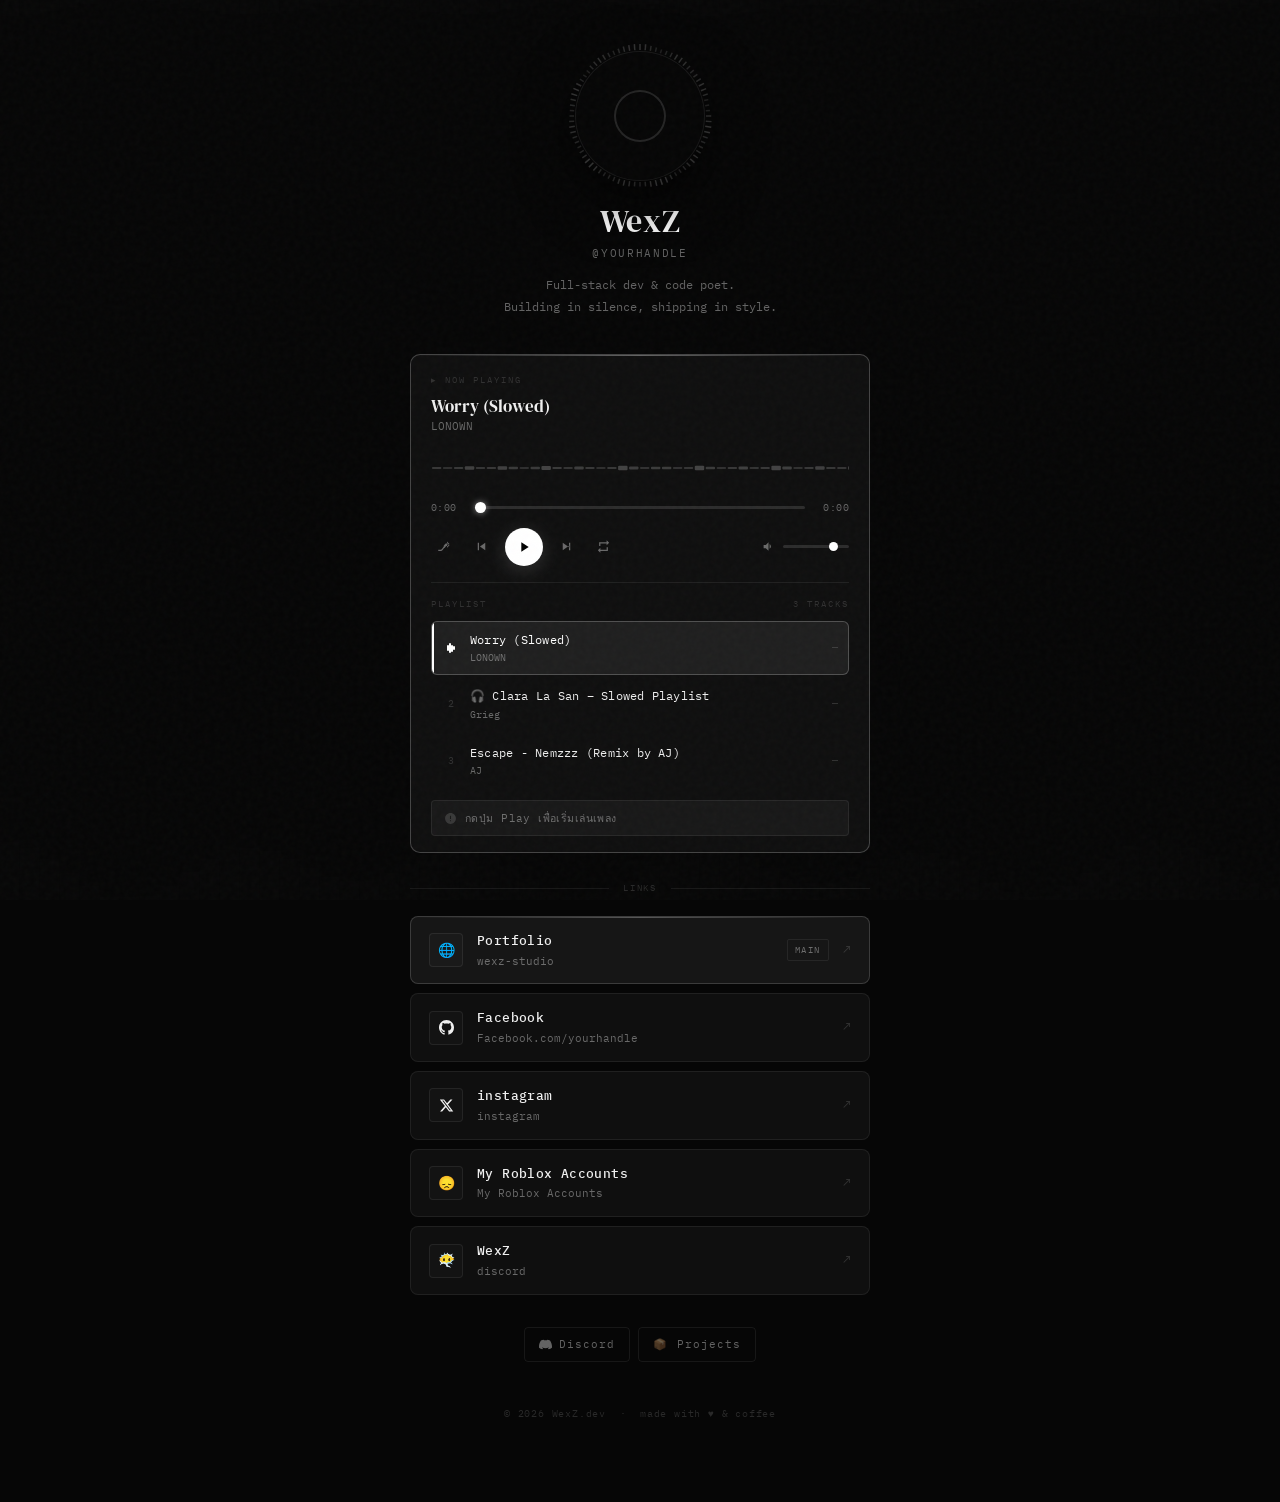
==== index.html @ 1233da0d "Add files via upload" ====
<!DOCTYPE html>
<html lang="en">
<head>
<meta charset="UTF-8">
<meta name="viewport" content="width=device-width, initial-scale=1.0">
<title>@devname — Now Playing</title>
<link rel="preconnect" href="https://fonts.googleapis.com">
<link href="https://fonts.googleapis.com/css2?family=DM+Serif+Display:ital@0;1&family=IBM+Plex+Mono:wght@300;400;500&display=swap" rel="stylesheet">

<style>
:root {
  --bg:        #060606;
  --surface:   #0f0f0f;
  --surface2:  #161616;
  --border:    rgba(255,255,255,0.07);
  --border-hi: rgba(255,255,255,0.22);
  --text:      #efefef;
  --muted:     rgba(239,239,239,0.4);
  --dim:       rgba(239,239,239,0.15);
  --accent:    #ffffff;
  --font-s:    'DM Serif Display', Georgia, serif;
  --font-m:    'IBM Plex Mono', monospace;
  --max-w:     460px;
  --r:         4px;
  --avatar-url: url('https://cdn.discordapp.com/attachments/1211672074662449252/1492797835773739008/d820b4c5e5e29db0.png?ex=69e33b52&is=69e1e9d2&hm=ac0fe8fe1c985aa1ac619cbc614f90f87c0ef8364b53a6b2eab3d49d99bc2228&');
}

*,*::before,*::after{box-sizing:border-box;margin:0;padding:0}
html{height:100%}
body{min-height:100%;background:var(--bg);color:var(--text);font-family:var(--font-m);font-size:13px;line-height:1.6;overflow-x:hidden;}

#bg-canvas{position:fixed;inset:0;width:100%;height:100%;z-index:0;opacity:0.35;pointer-events:none;}
body::after{content:'';position:fixed;inset:0;background-image:url("data:image/svg+xml,%3Csvg viewBox='0 0 200 200' xmlns='http://www.w3.org/2000/svg'%3E%3Cfilter id='n'%3E%3CfeTurbulence type='fractalNoise' baseFrequency='0.85' numOctaves='4'/%3E%3C/filter%3E%3Crect width='100%25' height='100%25' filter='url(%23n)'/%3E%3C/svg%3E");opacity:.028;pointer-events:none;z-index:999;}

.page{position:relative;z-index:1;min-height:100vh;display:flex;flex-direction:column;align-items:center;padding:52px 20px 80px;}
.container{width:100%;max-width:var(--max-w);}

/* ── VINYL ── */
.vinyl-section{display:flex;flex-direction:column;align-items:center;padding-bottom:36px;animation:fadeUp .7s ease both;}
.vinyl-wrap{position:relative;width:128px;height:128px;margin-bottom:24px;}
.vinyl{width:128px;height:128px;border-radius:50%;background:radial-gradient(circle at 50% 50%,#fff 0%,#fff 16%,#111 17%,#111 18%,#1a1a1a 19%,repeating-radial-gradient(circle at 50% 50%,#1a1a1a 0px,#0d0d0d 2px,#1a1a1a 4px) 19% 100%);box-shadow:0 0 0 1px rgba(255,255,255,.08),0 20px 60px rgba(0,0,0,.8);}
.vinyl.spinning{animation:spin 3s linear infinite;}
.vinyl-center{position:absolute;top:50%;left:50%;transform:translate(-50%,-50%);width:52px;height:52px;border-radius:50%;background:var(--avatar-url) center/cover;border:2px solid rgba(255,255,255,.12);pointer-events:none;}
#ring-canvas{position:absolute;top:50%;left:50%;transform:translate(-50%,-50%);width:160px;height:160px;pointer-events:none;}

.name{font-family:var(--font-s);font-size:clamp(26px,6vw,32px);font-weight:400;letter-spacing:.02em;color:var(--accent);line-height:1.1;margin-bottom:6px;text-align:center;}
.name i{font-style:italic;}
.handle{font-family:var(--font-m);font-size:10.5px;color:var(--muted);letter-spacing:.16em;text-transform:uppercase;margin-bottom:14px;}
.bio{font-size:12px;color:var(--muted);text-align:center;line-height:1.85;max-width:320px;}

/* ── PLAYER CARD ── */
.player{background:var(--surface);border:1px solid var(--border-hi);border-radius:10px;padding:18px 20px 16px;margin-bottom:28px;position:relative;overflow:hidden;animation:fadeUp .6s ease both .1s;}
.player::before{content:'';position:absolute;top:0;left:0;right:0;height:1px;background:linear-gradient(90deg,transparent,rgba(255,255,255,.35),transparent);}

.now-label{font-size:9px;letter-spacing:.22em;text-transform:uppercase;color:var(--dim);margin-bottom:8px;}
.track-name{font-family:var(--font-s);font-size:17px;color:var(--text);line-height:1.2;white-space:nowrap;overflow:hidden;text-overflow:ellipsis;margin-bottom:2px;}
.track-artist{font-size:11px;color:var(--muted);margin-bottom:12px;}

#player-canvas{width:100%;height:40px;margin-bottom:12px;border-radius:3px;display:block;}

.seek-wrap{display:flex;align-items:center;gap:10px;margin-bottom:12px;}
.time{font-size:10px;color:var(--muted);min-width:34px;letter-spacing:.04em;}
.seek{flex:1;-webkit-appearance:none;height:3px;background:rgba(255,255,255,.12);border-radius:2px;outline:none;cursor:pointer;}
.seek::-webkit-slider-thumb{-webkit-appearance:none;width:11px;height:11px;border-radius:50%;background:#fff;box-shadow:0 0 6px rgba(255,255,255,.5);cursor:pointer;}

.controls{display:flex;align-items:center;gap:10px;}
.ctrl-btn{background:none;border:none;color:var(--muted);cursor:pointer;padding:6px;border-radius:var(--r);display:flex;align-items:center;justify-content:center;transition:color .2s,background .2s;font-size:14px;}
.ctrl-btn:hover{color:var(--text);background:rgba(255,255,255,.06);}
.play-btn{width:38px;height:38px;border-radius:50%;background:#fff;color:#000;border:none;cursor:pointer;display:flex;align-items:center;justify-content:center;font-size:14px;box-shadow:0 4px 20px rgba(255,255,255,.15);transition:transform .15s,box-shadow .15s;flex-shrink:0;}
.play-btn:hover{transform:scale(1.06);box-shadow:0 6px 28px rgba(255,255,255,.22);}
.play-btn:active{transform:scale(.97);}
.vol-wrap{display:flex;align-items:center;gap:8px;margin-left:auto;}
.vol-slider{-webkit-appearance:none;width:66px;height:3px;background:rgba(255,255,255,.12);border-radius:2px;outline:none;cursor:pointer;}
.vol-slider::-webkit-slider-thumb{-webkit-appearance:none;width:9px;height:9px;border-radius:50%;background:#fff;cursor:pointer;}

/* ── PLAYLIST ── */
.playlist-wrap{margin-top:16px;padding-top:14px;border-top:1px solid var(--border);}
.playlist-header{font-size:9px;letter-spacing:.22em;text-transform:uppercase;color:var(--dim);margin-bottom:10px;display:flex;align-items:center;justify-content:space-between;}
.playlist-count{font-size:9px;color:var(--dim);}
.playlist{display:flex;flex-direction:column;gap:2px;}

.pl-track{display:flex;align-items:center;gap:10px;padding:8px 10px;border-radius:6px;cursor:pointer;transition:background .15s,border-color .15s;border:1px solid transparent;position:relative;overflow:hidden;}
.pl-track:hover{background:rgba(255,255,255,.04);border-color:var(--border);}
.pl-track.active{background:rgba(255,255,255,.07);border-color:var(--border-hi);}
.pl-track.active::before{content:'';position:absolute;left:0;top:0;bottom:0;width:2px;background:#fff;border-radius:0 2px 2px 0;}

.pl-num{font-size:10px;color:var(--dim);width:18px;text-align:center;flex-shrink:0;font-variant-numeric:tabular-nums;}
.pl-track.active .pl-num{color:transparent;}
.pl-track.active .pl-playing-icon{display:flex !important;}
.pl-playing-icon{display:none;position:absolute;left:10px;align-items:center;justify-content:center;width:18px;}
.pl-playing-icon span{display:inline-block;width:2px;border-radius:1px;background:#fff;animation:plBar .7s ease-in-out infinite alternate;}
.pl-playing-icon span:nth-child(1){height:6px;animation-delay:0s;}
.pl-playing-icon span:nth-child(2){height:10px;animation-delay:.15s;}
.pl-playing-icon span:nth-child(3){height:7px;animation-delay:.3s;}
.pl-playing-icon span:nth-child(4){height:4px;animation-delay:.45s;}
@keyframes plBar{from{transform:scaleY(.4)}to{transform:scaleY(1)}}

.pl-info{flex:1;min-width:0;}
.pl-title{font-size:12px;white-space:nowrap;overflow:hidden;text-overflow:ellipsis;letter-spacing:.02em;}
.pl-artist{font-size:10px;color:var(--muted);margin-top:1px;}
.pl-track.active .pl-title{color:#fff;}

.pl-dur{font-size:10px;color:var(--dim);flex-shrink:0;font-variant-numeric:tabular-nums;letter-spacing:.04em;}

/* autoplay blocked notice */
.autoplay-notice{display:none;align-items:center;gap:8px;padding:9px 12px;background:rgba(255,255,255,.04);border:1px solid var(--border);border-radius:var(--r);margin-top:12px;font-size:10.5px;color:var(--muted);letter-spacing:.04em;}
.autoplay-notice svg{flex-shrink:0;color:var(--dim);}

/* ── DIVIDER ── */
.divider{display:flex;align-items:center;gap:14px;margin-bottom:20px;}
.divider-line{flex:1;height:1px;background:var(--border);}
.divider-txt{font-size:9px;letter-spacing:.22em;text-transform:uppercase;color:var(--dim);}

/* ── LINK CARDS ── */
.links{display:flex;flex-direction:column;gap:9px;margin-bottom:32px;}
.card{display:flex;align-items:center;gap:14px;padding:14px 18px;background:var(--surface);border:1px solid var(--border);border-radius:8px;text-decoration:none;color:var(--text);position:relative;overflow:hidden;transition:border-color .25s,background .25s,transform .2s;animation:fadeUp .55s ease both;}
.card:nth-child(1){animation-delay:.18s}.card:nth-child(2){animation-delay:.24s}.card:nth-child(3){animation-delay:.30s}.card:nth-child(4){animation-delay:.36s}.card:nth-child(5){animation-delay:.42s}
.card:hover{border-color:var(--border-hi);background:var(--surface2);transform:translateY(-1px);}
.card:active{transform:translateY(0);}
.card.top{border-color:rgba(255,255,255,.16);background:var(--surface2);}
.card.top::after{content:'';position:absolute;top:0;left:0;right:0;height:1px;background:linear-gradient(90deg,transparent,rgba(255,255,255,.28),transparent);}
.card-icon{width:34px;height:34px;display:flex;align-items:center;justify-content:center;border:1px solid var(--border);border-radius:var(--r);font-size:14px;flex-shrink:0;background:rgba(255,255,255,.02);transition:border-color .25s;}
.card:hover .card-icon{border-color:rgba(255,255,255,.22);}
.card-body{flex:1;min-width:0;}
.card-title{font-size:13px;font-weight:500;letter-spacing:.03em;white-space:nowrap;overflow:hidden;text-overflow:ellipsis;}
.card-sub{font-size:10.5px;color:var(--muted);margin-top:1px;}
.badge{font-size:8.5px;letter-spacing:.18em;text-transform:uppercase;padding:3px 7px;border:1px solid var(--border);border-radius:2px;color:var(--muted);flex-shrink:0;transition:border-color .25s;}
.card:hover .badge{border-color:rgba(255,255,255,.22);}
.arr{font-size:13px;color:var(--dim);flex-shrink:0;transition:transform .22s,color .22s;}
.card:hover .arr{transform:translate(3px,-3px);color:var(--muted);}

/* ── SOCIAL ── */
.socials{display:flex;gap:8px;justify-content:center;flex-wrap:wrap;margin-bottom:44px;}
.soc{display:flex;align-items:center;gap:7px;padding:8px 14px;border:1px solid var(--border);border-radius:var(--r);text-decoration:none;color:var(--muted);font-size:11px;letter-spacing:.1em;transition:border-color .22s,color .22s,background .22s;}
.soc:hover{border-color:var(--border-hi);color:var(--text);background:rgba(255,255,255,.03);}

.footer{text-align:center;font-size:10px;color:var(--dim);letter-spacing:.08em;}

@keyframes fadeUp{from{opacity:0;transform:translateY(16px)}to{opacity:1;transform:translateY(0)}}
@keyframes spin{from{transform:rotate(0)}to{transform:rotate(360deg)}}
::-webkit-scrollbar{width:4px}
::-webkit-scrollbar-thumb{background:rgba(255,255,255,.1);border-radius:2px}
</style>
</head>
<body>

<canvas id="bg-canvas"></canvas>

<div class="page">
<div class="container">

  <!-- ── VINYL / PROFILE ── -->
  <div class="vinyl-section">
    <div class="vinyl-wrap">
      <canvas id="ring-canvas" width="160" height="160"></canvas>
      <div class="vinyl" id="vinyl"></div>
      <div class="vinyl-center"></div>
    </div>
    <h1 class="name">WexZ <i></i></h1>
    <div class="handle" style="margin-bottom:12px;">@yourhandle</div>
    <p class="bio">Full-stack dev &amp; code poet.<br>Building in silence, shipping in style.</p>
  </div>

  <!-- ── PLAYER ── -->
  <div class="player">
    <div class="now-label">▸ Now Playing</div>
    <div class="track-name" id="track-name">Loading…</div>
    <div class="track-artist" id="track-artist">Please wait</div>

    <canvas id="player-canvas" height="40"></canvas>

    <div class="seek-wrap">
      <span class="time" id="cur">0:00</span>
      <input class="seek" type="range" id="seek" min="0" max="100" value="0" step="0.1">
      <span class="time" id="dur" style="text-align:right">0:00</span>
    </div>

    <div class="controls">
      <button class="ctrl-btn" id="btn-shuffle" title="Shuffle">
        <svg width="15" height="15" viewBox="0 0 24 24" fill="currentColor"><path d="M16 4l4 4-4 4V9h-1.82c-.77 0-1.38.41-1.8.97l-4.57 6.09C7.37 16.65 6.73 17 6 17H2v2h4c1.28 0 2.35-.64 3.03-1.58l4.5-6C13.96 11.16 14.55 11 15 11h1v2.99l4-4-4-4V7h-1.82C14.37 7 13 7.64 12.03 9.03L10.5 11.1c.75.92 1.25 2.1 1.25 3.4 0 .16-.01.32-.03.47l1.35-1.81C13.96 12.08 14.55 11 15 11h1V9h1V7h-1z"/></svg>
      </button>
      <button class="ctrl-btn" id="btn-prev" title="Previous track">
        <svg width="15" height="15" viewBox="0 0 24 24" fill="currentColor"><path d="M6 6h2v12H6zm3.5 6 8.5 6V6z"/></svg>
      </button>
      <button class="play-btn" id="btn-play">
        <svg id="icon-play"  width="16" height="16" viewBox="0 0 24 24" fill="currentColor"><path d="M8 5v14l11-7z"/></svg>
        <svg id="icon-pause" width="16" height="16" viewBox="0 0 24 24" fill="currentColor" style="display:none"><path d="M6 19h4V5H6v14zm8-14v14h4V5h-4z"/></svg>
      </button>
      <button class="ctrl-btn" id="btn-next" title="Next track">
        <svg width="15" height="15" viewBox="0 0 24 24" fill="currentColor"><path d="M6 18l8.5-6L6 6v12zm8.5-6 2 1.5V10.5L14.5 12zM16 6h2v12h-2z"/></svg>
      </button>
      <button class="ctrl-btn" id="btn-loop" title="Loop">
        <svg width="15" height="15" viewBox="0 0 24 24" fill="currentColor"><path d="M7 7h10v3l4-4-4-4v3H5v6h2V7zm10 10H7v-3l-4 4 4 4v-3h12v-6h-2v4z"/></svg>
      </button>
      <div class="vol-wrap">
        <svg width="13" height="13" viewBox="0 0 24 24" fill="currentColor" style="color:var(--muted);flex-shrink:0"><path d="M3 9v6h4l5 5V4L7 9H3zm13.5 3c0-1.77-1.02-3.29-2.5-4.03v8.05c1.48-.73 2.5-2.25 2.5-4.02z"/></svg>
        <input class="vol-slider" type="range" id="vol" min="0" max="1" step="0.01" value="0.8">
      </div>
    </div>

    <!-- ── PLAYLIST ── -->
    <div class="playlist-wrap">
      <div class="playlist-header">
        <span>Playlist</span>
        <span class="playlist-count" id="playlist-count"></span>
      </div>
      <div class="playlist" id="playlist-el"></div>
      <div class="autoplay-notice" id="autoplay-notice">
        <svg width="13" height="13" viewBox="0 0 24 24" fill="currentColor"><path d="M12 2C6.48 2 2 6.48 2 12s4.48 10 10 10 10-4.48 10-10S17.52 2 12 2zm1 15h-2v-2h2v2zm0-4h-2V7h2v6z"/></svg>
        กดปุ่ม Play เพื่อเริ่มเล่นเพลง
      </div>
    </div>

  </div><!-- /player -->

  <!-- ── LINKS ── -->
  <div class="divider" style="margin-top:0;">
    <div class="divider-line"></div>
    <div class="divider-txt">Links</div>
    <div class="divider-line"></div>
  </div>

  <div class="links">
    <a href="https://wexz-studio.netlify.app/" class="card top">
      <div class="card-icon">🌐</div>
      <div class="card-body"><div class="card-title">Portfolio</div><div class="card-sub">wexz-studio</div></div>
      <div class="badge">main</div><div class="arr">↗</div>
    </a>
    <a href="https://www.facebook.com/z4swiuad" class="card">
      <div class="card-icon"><svg width="15" height="15" viewBox="0 0 24 24" fill="currentColor"><path d="M12 0C5.37 0 0 5.37 0 12c0 5.31 3.435 9.795 8.205 11.385.6.105.825-.255.825-.57 0-.285-.015-1.23-.015-2.235-3.015.555-3.795-.735-4.035-1.41-.135-.345-.72-1.41-1.23-1.695-.42-.225-1.02-.78-.015-.795.945-.015 1.62.87 1.845 1.23 1.08 1.815 2.805 1.305 3.495.99.105-.78.42-1.305.765-1.605-2.67-.3-5.46-1.335-5.46-5.925 0-1.305.465-2.385 1.23-3.225-.12-.3-.54-1.53.12-3.18 0 0 1.005-.315 3.3 1.23.96-.27 1.98-.405 3-.405s2.04.135 3 .405c2.295-1.56 3.3-1.23 3.3-1.23.66 1.65.24 2.88.12 3.18.765.84 1.23 1.905 1.23 3.225 0 4.605-2.805 5.625-5.475 5.925.435.375.81 1.095.81 2.22 0 1.605-.015 2.895-.015 3.3 0 .315.225.69.825.57A12.02 12.02 0 0 0 24 12c0-6.63-5.37-12-12-12z"/></svg></div>
      <div class="card-body"><div class="card-title">Facebook</div><div class="card-sub">Facebook.com/yourhandle</div></div>
      <div class="arr">↗</div>
    </a>
    <a href="https://www.instagram.com/wex.ag1?igsh=MWk4MWx1dmNxNnhubQ%3D%3D&utm_source=qr" class="card">
      <div class="card-icon"><svg width="15" height="15" viewBox="0 0 24 24" fill="currentColor"><path d="M18.244 2.25h3.308l-7.227 8.26 8.502 11.24H16.17l-5.214-6.817L4.99 21.75H1.68l7.73-8.835L1.254 2.25H8.08l4.713 6.231zm-1.161 17.52h1.833L7.084 4.126H5.117z"/></svg></div>
      <div class="card-body"><div class="card-title">instagram</div><div class="card-sub">instagram</div></div>
      <div class="arr">↗</div>
    </a>
    <a href="https://www.roblox.com/users/8805621619/profilee" class="card">
      <div class="card-icon">😞</div>
      <div class="card-body"><div class="card-title">My Roblox Accounts</div><div class="card-sub">My Roblox Accounts</div></div>
      <div class="arr">↗</div>
    </a>
    <a href="https://discord.gg/uwPVNvfWVF" class="card">
      <div class="card-icon">😶‍🌫️</div>
      <div class="card-body"><div class="card-title">WexZ</div><div class="card-sub">discord</div></div>
      <div class="arr">↗</div>
    </a>
  </div>

  <div class="socials">
    <a href="https://discord.gg/vTn3Q2jw6U" class="soc">
      <svg width="13" height="13" viewBox="0 0 24 24" fill="currentColor"><path d="M20.317 4.492c-1.53-.69-3.17-1.2-4.885-1.49a.075.075 0 0 0-.079.036c-.21.369-.444.85-.608 1.23a18.566 18.566 0 0 0-5.487 0 12.36 12.36 0 0 0-.617-1.23A.077.077 0 0 0 8.562 3c-1.714.29-3.354.8-4.885 1.491a.07.07 0 0 0-.032.027C.533 9.093-.32 13.555.099 17.961a.08.08 0 0 0 .031.055 20.03 20.03 0 0 0 5.993 2.98.078.078 0 0 0 .084-.026c.462-.62.874-1.275 1.226-1.963.021-.04.001-.088-.041-.104a13.201 13.201 0 0 1-1.872-.878.075.075 0 0 1-.008-.125c.126-.093.252-.19.372-.287a.075.075 0 0 1 .078-.01c3.927 1.764 8.18 1.764 12.061 0a.075.075 0 0 1 .079.009c.12.098.245.195.372.288a.075.075 0 0 1-.006.125c-.598.344-1.22.635-1.873.877a.075.075 0 0 0-.041.105c.36.687.772 1.341 1.225 1.962a.077.077 0 0 0 .084.028 19.963 19.963 0 0 0 6.002-2.981.076.076 0 0 0 .032-.054c.5-5.094-.838-9.52-3.549-13.442a.06.06 0 0 0-.031-.028z"/></svg>
      Discord
    </a>
    <a href="#" class="soc">📦 Projects</a>
  </div>

  <div class="footer">© 2026 WexZ.dev &nbsp;·&nbsp; made with ♥ &amp; coffee</div>
</div>
</div>

<audio id="audio" crossorigin="anonymous"></audio>

<script>
/* ═══════════════════════════════════════════════════════
   🎵 PLAYLIST — แก้ไขได้ที่นี่
   เพิ่ม/ลบ/เปลี่ยนเพลงในอาร์เรย์นี้
   url: ลิงก์ตรงไปยังไฟล์ .mp3 / .ogg / .wav
        หรือ path ไฟล์ในเซิร์ฟเวอร์เดียวกัน เช่น './music/song.mp3'
═══════════════════════════════════════════════════════ */
const TRACKS = [
  {
    title:  'Worry (Slowed)',
    artist: 'LONOWN',
    url:    'worry (Slowed).mp3'
  },
  {
    title:  '🎧 Clara La San – Slowed Playlist',
    artist: 'Grieg',
    url:    '🎧 Clara La San – Slowed Playlist  Vibe .mp3'
  },
  {
    title:  'Escape - Nemzzz (Remix by AJ)',
    artist: 'AJ',
    url:    'Escape - Nemzzz (Remix by AJ)(mp3j.cc).mp3'
  }
];
/* ═══════════════════════════════════════════════════════ */

/* ── STATE ── */
const audio    = document.getElementById('audio');
let audioCtx, analyser, source, connected = false;
let isPlaying  = false;
let looping    = false;
let shuffleOn  = false;
let currentIdx = 0;

/* ── WEB AUDIO ── */
function initAudio() {
  if (connected) return;
  audioCtx = new (window.AudioContext || window.webkitAudioContext)();
  analyser = audioCtx.createAnalyser();
  analyser.fftSize = 256;
  source = audioCtx.createMediaElementSource(audio);
  source.connect(analyser);
  analyser.connect(audioCtx.destination);
  connected = true;
}

/* ── CANVAS SETUP ── */
const bgCanvas = document.getElementById('bg-canvas');
const bgCtx    = bgCanvas.getContext('2d');
let W, H;
function resizeBg() { W = bgCanvas.width = window.innerWidth; H = bgCanvas.height = window.innerHeight; }
resizeBg(); window.addEventListener('resize', resizeBg);

const ringCanvas = document.getElementById('ring-canvas');
const ringCtx    = ringCanvas.getContext('2d');

const pCanvas = document.getElementById('player-canvas');
const pCtx    = pCanvas.getContext('2d');
function resizeP() {
  pCanvas.width  = pCanvas.offsetWidth * devicePixelRatio;
  pCanvas.height = 40 * devicePixelRatio;
  pCtx.scale(devicePixelRatio, devicePixelRatio);
}
window.addEventListener('resize', resizeP);
setTimeout(resizeP, 100);

/* ── FAKE DATA ── */
let fakePhase = 0;
const bufLen  = 128;
let data      = new Uint8Array(bufLen);

function getFake(n) {
  const a = new Uint8Array(n);
  for (let i = 0; i < n; i++)
    a[i] = 16 + 12 * Math.sin(fakePhase + i * 0.55) + 5 * Math.sin(fakePhase * 1.8 + i * 0.3);
  fakePhase += 0.035;
  return a;
}

/* ── DRAW LOOP ── */
function draw() {
  requestAnimationFrame(draw);
  if (connected && isPlaying) {
    analyser.getByteFrequencyData(data);
  } else {
    data = getFake(bufLen);
  }

  bgCtx.clearRect(0, 0, W, H);
  const bw = W / 64;
  for (let i = 0; i < 64; i++) {
    const v = data[i] / 255;
    const h = v * H * 0.52 + 3;
    bgCtx.fillStyle = `rgba(255,255,255,${0.025 + v * 0.038})`;
    bgCtx.fillRect(i * bw, H - h, bw - 1, h);
    bgCtx.fillRect(i * bw, 0, bw - 1, h * 0.28);
  }

  const rW = ringCanvas.width, rH = ringCanvas.height;
  ringCtx.clearRect(0, 0, rW, rH);
  const cx = rW / 2, cy = rH / 2, R = 66;
  for (let i = 0; i < 80; i++) {
    const angle = (i / 80) * Math.PI * 2 - Math.PI / 2;
    const v = data[Math.floor(i * bufLen / 80)] / 255;
    const len = 4 + v * 18;
    ringCtx.strokeStyle = `rgba(255,255,255,${0.1 + v * 0.65})`;
    ringCtx.lineWidth = 1.5;
    ringCtx.beginPath();
    ringCtx.moveTo(cx + Math.cos(angle) * R, cy + Math.sin(angle) * R);
    ringCtx.lineTo(cx + Math.cos(angle) * (R + len), cy + Math.sin(angle) * (R + len));
    ringCtx.stroke();
  }

  const pw = pCanvas.offsetWidth || 400, ph = 40;
  pCtx.clearRect(0, 0, pw, ph);
  const pb = 40, pbw = (pw - pb) / pb;
  for (let i = 0; i < pb; i++) {
    const v = data[Math.floor(i * bufLen / pb)] / 255;
    const bh = Math.max(2, v * ph * 0.88);
    const x = i * (pbw + 1.5) + (pw - pb * (pbw + 1.5)) / 2;
    pCtx.fillStyle = `rgba(255,255,255,${0.13 + v * 0.72})`;
    pCtx.beginPath();
    if (pCtx.roundRect) pCtx.roundRect(x, (ph - bh) / 2, pbw, bh, 1);
    else pCtx.rect(x, (ph - bh) / 2, pbw, bh);
    pCtx.fill();
  }
}
draw();

/* ── HELPERS ── */
function fmt(s) {
  if (!isFinite(s)) return '0:00';
  const m = Math.floor(s / 60), sec = Math.floor(s % 60);
  return `${m}:${sec.toString().padStart(2, '0')}`;
}

function setPlaying(v) {
  isPlaying = v;
  document.getElementById('icon-play').style.display  = v ? 'none' : '';
  document.getElementById('icon-pause').style.display = v ? '' : 'none';
  document.getElementById('vinyl').classList.toggle('spinning', v);
}

function setTrack(name, artist) {
  document.getElementById('track-name').textContent   = name   || 'Unknown Track';
  document.getElementById('track-artist').textContent = artist || '';
}

/* ── AUDIO EVENTS ── */
audio.addEventListener('timeupdate', () => {
  if (!audio.duration) return;
  document.getElementById('seek').value = (audio.currentTime / audio.duration) * 100;
  document.getElementById('cur').textContent = fmt(audio.currentTime);
});
audio.addEventListener('loadedmetadata', () => {
  document.getElementById('dur').textContent = fmt(audio.duration);
  document.getElementById('seek').value = 0;
  // update playlist duration
  renderPlaylistDurations();
});
audio.addEventListener('ended', () => {
  if (looping) { audio.currentTime = 0; audio.play(); }
  else playNext();
});

document.getElementById('seek').addEventListener('input', function() {
  if (audio.duration) audio.currentTime = (this.value / 100) * audio.duration;
});
document.getElementById('vol').addEventListener('input', function() {
  audio.volume = this.value;
});
audio.volume = 0.8;

/* ── PLAY / PAUSE ── */
document.getElementById('btn-play').addEventListener('click', () => {
  initAudio();
  if (audioCtx.state === 'suspended') audioCtx.resume();
  if (isPlaying) {
    audio.pause(); setPlaying(false);
  } else {
    audio.play().then(() => {
      setPlaying(true);
      document.getElementById('autoplay-notice').style.display = 'none';
    }).catch(() => {});
  }
});

document.getElementById('btn-loop').addEventListener('click', function() {
  looping = !looping;
  this.style.color      = looping ? '#fff' : '';
  this.style.background = looping ? 'rgba(255,255,255,0.08)' : '';
});

document.getElementById('btn-shuffle').addEventListener('click', function() {
  shuffleOn = !shuffleOn;
  this.style.color      = shuffleOn ? '#fff' : '';
  this.style.background = shuffleOn ? 'rgba(255,255,255,0.08)' : '';
});

document.getElementById('btn-prev').addEventListener('click', () => playPrev());
document.getElementById('btn-next').addEventListener('click', () => playNext());

/* ── PLAYLIST LOGIC ── */
function loadTrack(idx, autoplay) {
  if (idx < 0 || idx >= TRACKS.length) return;
  currentIdx = idx;
  const t = TRACKS[idx];
  audio.src = t.url;
  audio.load();
  setTrack(t.title, t.artist);
  document.getElementById('seek').value = 0;
  document.getElementById('cur').textContent = '0:00';
  document.getElementById('dur').textContent = '0:00';
  setPlaying(false);
  updatePlaylistActive();
  if (autoplay) {
    initAudio();
    if (audioCtx && audioCtx.state === 'suspended') audioCtx.resume();
    audio.play().then(() => {
      setPlaying(true);
      document.getElementById('autoplay-notice').style.display = 'none';
    }).catch(() => {
      document.getElementById('autoplay-notice').style.display = 'flex';
    });
  }
}

function playNext() {
  let next;
  if (shuffleOn) {
    do { next = Math.floor(Math.random() * TRACKS.length); } while (TRACKS.length > 1 && next === currentIdx);
  } else {
    next = (currentIdx + 1) % TRACKS.length;
  }
  loadTrack(next, true);
}

function playPrev() {
  const prev = (currentIdx - 1 + TRACKS.length) % TRACKS.length;
  loadTrack(prev, true);
}

function updatePlaylistActive() {
  document.querySelectorAll('.pl-track').forEach((el, i) => {
    el.classList.toggle('active', i === currentIdx);
  });
}

function renderPlaylist() {
  const container = document.getElementById('playlist-el');
  document.getElementById('playlist-count').textContent = TRACKS.length + ' tracks';
  container.innerHTML = TRACKS.map((t, i) => `
    <div class="pl-track${i === currentIdx ? ' active' : ''}" data-idx="${i}">
      <div class="pl-playing-icon">
        <span></span><span></span><span></span><span></span>
      </div>
      <div class="pl-num">${i + 1}</div>
      <div class="pl-info">
        <div class="pl-title">${t.title}</div>
        <div class="pl-artist">${t.artist}</div>
      </div>
      <div class="pl-dur" id="pl-dur-${i}">—</div>
    </div>
  `).join('');

  container.querySelectorAll('.pl-track').forEach(el => {
    el.addEventListener('click', () => {
      const idx = parseInt(el.dataset.idx);
      if (idx === currentIdx && isPlaying) {
        audio.pause(); setPlaying(false);
      } else if (idx === currentIdx && !isPlaying) {
        initAudio();
        if (audioCtx.state === 'suspended') audioCtx.resume();
        audio.play().then(() => setPlaying(true)).catch(() => {});
      } else {
        loadTrack(idx, true);
      }
    });
  });
}

function renderPlaylistDurations() {
  // update duration for current track only (others load on demand)
  const el = document.getElementById('pl-dur-' + currentIdx);
  if (el && audio.duration) el.textContent = fmt(audio.duration);
}

/* ── INIT ── */
renderPlaylist();

// Auto-load first track and attempt autoplay
window.addEventListener('load', () => {
  loadTrack(0, true);
});
</script>
</body>
</html>
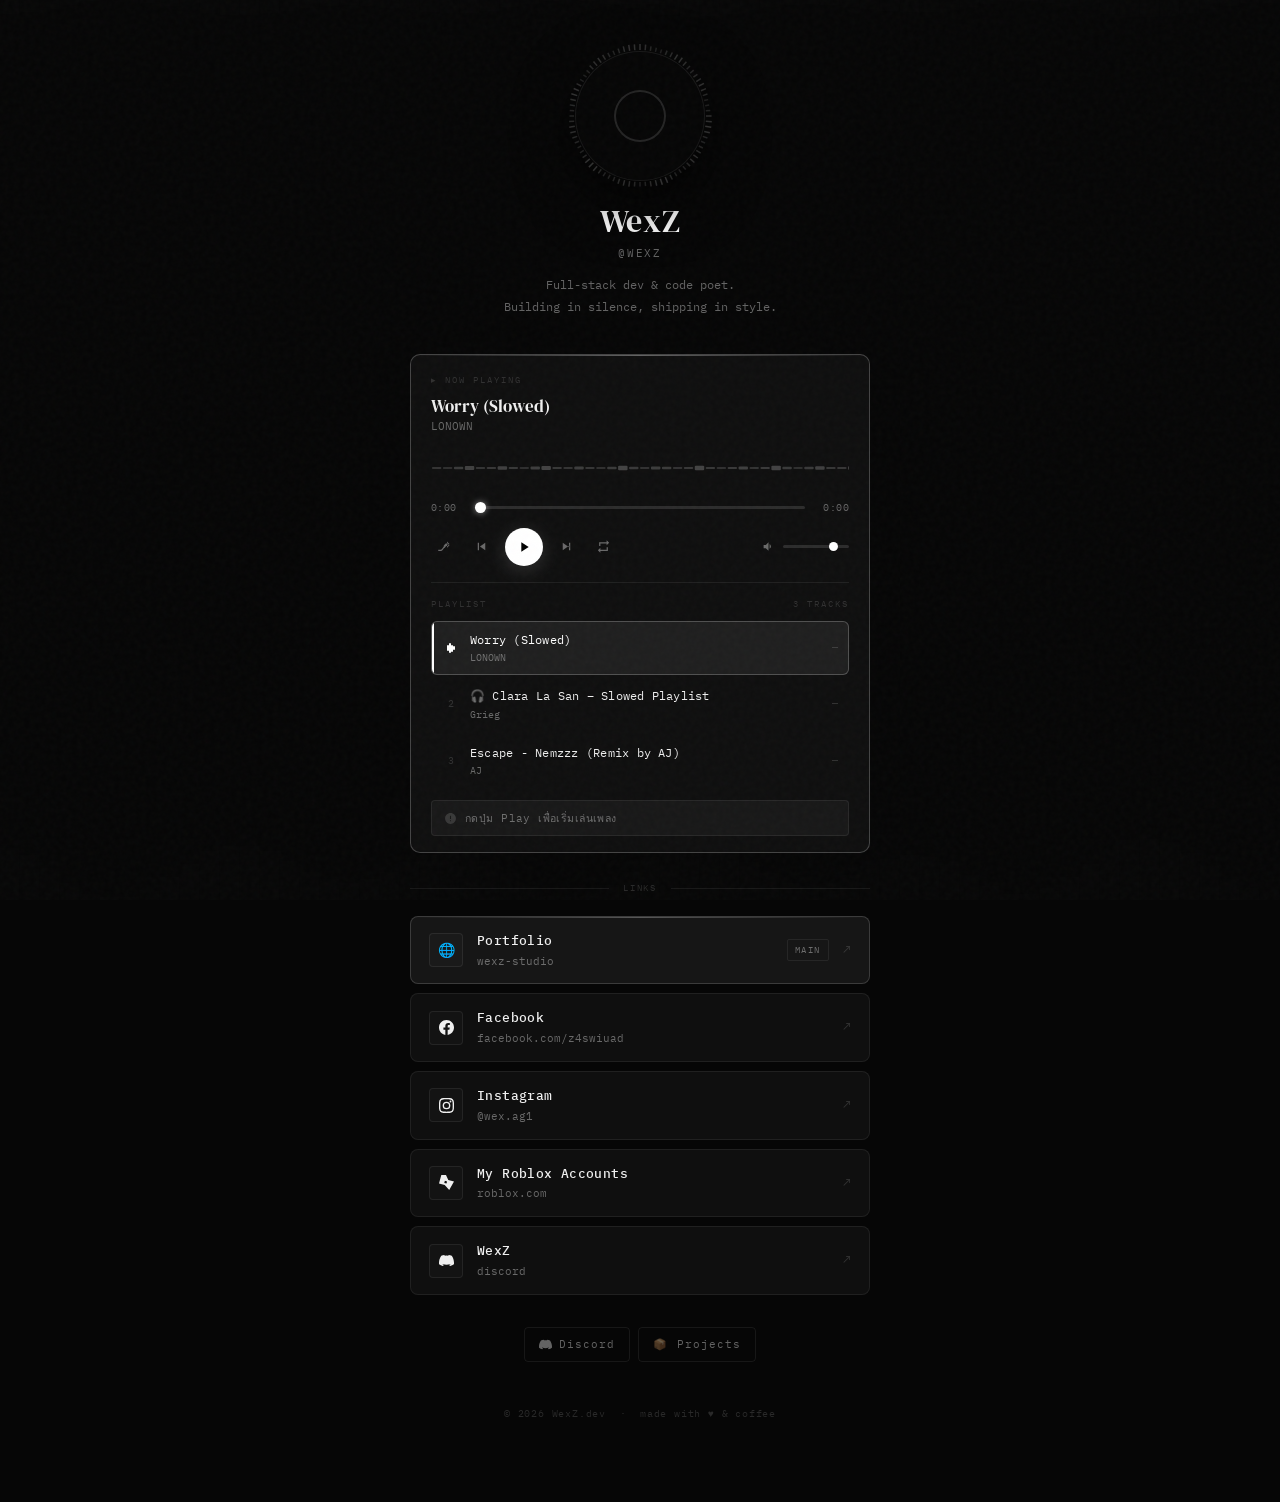
==== commit 2dedaa6f: "Update index.html" ====
--- a/index.html
+++ b/index.html
@@ -156,8 +156,8 @@
       <div class="vinyl" id="vinyl"></div>
       <div class="vinyl-center"></div>
     </div>
-    <h1 class="name">WexZ <i></i></h1>
-    <div class="handle" style="margin-bottom:12px;">@yourhandle</div>
+    <h1 class="name">WexZ</h1>
+    <div class="handle" style="margin-bottom:12px;">@wexz</div>
     <p class="bio">Full-stack dev &amp; code poet.<br>Building in silence, shipping in style.</p>
   </div>
 
@@ -221,35 +221,35 @@
   </div>
 
   <div class="links">
-    <a href="https://wexz-studio.netlify.app/" class="card top">
+    <a href="https://wexz-studio.netlify.app/" class="card top" target="_blank" rel="noopener">
       <div class="card-icon">🌐</div>
       <div class="card-body"><div class="card-title">Portfolio</div><div class="card-sub">wexz-studio</div></div>
       <div class="badge">main</div><div class="arr">↗</div>
     </a>
-    <a href="https://www.facebook.com/z4swiuad" class="card">
-      <div class="card-icon"><svg width="15" height="15" viewBox="0 0 24 24" fill="currentColor"><path d="M12 0C5.37 0 0 5.37 0 12c0 5.31 3.435 9.795 8.205 11.385.6.105.825-.255.825-.57 0-.285-.015-1.23-.015-2.235-3.015.555-3.795-.735-4.035-1.41-.135-.345-.72-1.41-1.23-1.695-.42-.225-1.02-.78-.015-.795.945-.015 1.62.87 1.845 1.23 1.08 1.815 2.805 1.305 3.495.99.105-.78.42-1.305.765-1.605-2.67-.3-5.46-1.335-5.46-5.925 0-1.305.465-2.385 1.23-3.225-.12-.3-.54-1.53.12-3.18 0 0 1.005-.315 3.3 1.23.96-.27 1.98-.405 3-.405s2.04.135 3 .405c2.295-1.56 3.3-1.23 3.3-1.23.66 1.65.24 2.88.12 3.18.765.84 1.23 1.905 1.23 3.225 0 4.605-2.805 5.625-5.475 5.925.435.375.81 1.095.81 2.22 0 1.605-.015 2.895-.015 3.3 0 .315.225.69.825.57A12.02 12.02 0 0 0 24 12c0-6.63-5.37-12-12-12z"/></svg></div>
-      <div class="card-body"><div class="card-title">Facebook</div><div class="card-sub">Facebook.com/yourhandle</div></div>
+    <a href="https://www.facebook.com/z4swiuad" class="card" target="_blank" rel="noopener">
+      <div class="card-icon"><svg width="15" height="15" viewBox="0 0 24 24" fill="currentColor"><path d="M24 12.073c0-6.627-5.373-12-12-12s-12 5.373-12 12c0 5.99 4.388 10.954 10.125 11.854v-8.385H7.078v-3.47h3.047V9.43c0-3.007 1.792-4.669 4.533-4.669 1.312 0 2.686.235 2.686.235v2.953H15.83c-1.491 0-1.956.925-1.956 1.874v2.25h3.328l-.532 3.47h-2.796v8.385C19.612 23.027 24 18.062 24 12.073z"/></svg></div>
+      <div class="card-body"><div class="card-title">Facebook</div><div class="card-sub">facebook.com/z4swiuad</div></div>
       <div class="arr">↗</div>
     </a>
-    <a href="https://www.instagram.com/wex.ag1?igsh=MWk4MWx1dmNxNnhubQ%3D%3D&utm_source=qr" class="card">
-      <div class="card-icon"><svg width="15" height="15" viewBox="0 0 24 24" fill="currentColor"><path d="M18.244 2.25h3.308l-7.227 8.26 8.502 11.24H16.17l-5.214-6.817L4.99 21.75H1.68l7.73-8.835L1.254 2.25H8.08l4.713 6.231zm-1.161 17.52h1.833L7.084 4.126H5.117z"/></svg></div>
-      <div class="card-body"><div class="card-title">instagram</div><div class="card-sub">instagram</div></div>
+    <a href="https://www.instagram.com/wex.ag1?igsh=MWk4MWx1dmNxNnhubQ%3D%3D&utm_source=qr" class="card" target="_blank" rel="noopener">
+      <div class="card-icon"><svg width="15" height="15" viewBox="0 0 24 24" fill="currentColor"><path d="M12 2.163c3.204 0 3.584.012 4.85.07 3.252.148 4.771 1.691 4.919 4.919.058 1.265.069 1.645.069 4.849 0 3.205-.012 3.584-.069 4.849-.149 3.225-1.664 4.771-4.919 4.919-1.266.058-1.644.07-4.85.07-3.204 0-3.584-.012-4.849-.07-3.26-.149-4.771-1.699-4.919-4.92-.058-1.265-.07-1.644-.07-4.849 0-3.204.013-3.583.07-4.849.149-3.227 1.664-4.771 4.919-4.919 1.266-.057 1.645-.069 4.849-.069zM12 0C8.741 0 8.333.014 7.053.072 2.695.272.273 2.69.073 7.052.014 8.333 0 8.741 0 12c0 3.259.014 3.668.072 4.948.2 4.358 2.618 6.78 6.98 6.98C8.333 23.986 8.741 24 12 24c3.259 0 3.668-.014 4.948-.072 4.354-.2 6.782-2.618 6.979-6.98.059-1.28.073-1.689.073-4.948 0-3.259-.014-3.667-.072-4.947-.196-4.354-2.617-6.78-6.979-6.98C15.668.014 15.259 0 12 0zm0 5.838a6.162 6.162 0 1 0 0 12.324 6.162 6.162 0 0 0 0-12.324zM12 16a4 4 0 1 1 0-8 4 4 0 0 1 0 8zm6.406-11.845a1.44 1.44 0 1 0 0 2.881 1.44 1.44 0 0 0 0-2.881z"/></svg></div>
+      <div class="card-body"><div class="card-title">Instagram</div><div class="card-sub">@wex.ag1</div></div>
       <div class="arr">↗</div>
     </a>
-    <a href="https://www.roblox.com/users/8805621619/profilee" class="card">
-      <div class="card-icon">😞</div>
-      <div class="card-body"><div class="card-title">My Roblox Accounts</div><div class="card-sub">My Roblox Accounts</div></div>
+    <a href="https://www.roblox.com/users/8805621619/profile" class="card" target="_blank" rel="noopener">
+      <div class="card-icon"><svg width="15" height="15" viewBox="0 0 24 24" fill="currentColor"><path d="M3.678 0 0 13.47l9.15 2.469L16.322 24 24 10.531 14.85 8.062 11.172 0zm5.702 9.261 3.56.96-.96 3.559-3.56-.96z"/></svg></div>
+      <div class="card-body"><div class="card-title">My Roblox Accounts</div><div class="card-sub">roblox.com</div></div>
       <div class="arr">↗</div>
     </a>
-    <a href="https://discord.gg/uwPVNvfWVF" class="card">
-      <div class="card-icon">😶‍🌫️</div>
+    <a href="https://discord.gg/uwPVNvfWVF" class="card" target="_blank" rel="noopener">
+      <div class="card-icon"><svg width="15" height="15" viewBox="0 0 24 24" fill="currentColor"><path d="M20.317 4.492c-1.53-.69-3.17-1.2-4.885-1.49a.075.075 0 0 0-.079.036c-.21.369-.444.85-.608 1.23a18.566 18.566 0 0 0-5.487 0 12.36 12.36 0 0 0-.617-1.23A.077.077 0 0 0 8.562 3c-1.714.29-3.354.8-4.885 1.491a.07.07 0 0 0-.032.027C.533 9.093-.32 13.555.099 17.961a.08.08 0 0 0 .031.055 20.03 20.03 0 0 0 5.993 2.98.078.078 0 0 0 .084-.026c.462-.62.874-1.275 1.226-1.963.021-.04.001-.088-.041-.104a13.201 13.201 0 0 1-1.872-.878.075.075 0 0 1-.008-.125c.126-.093.252-.19.372-.287a.075.075 0 0 1 .078-.01c3.927 1.764 8.18 1.764 12.061 0a.075.075 0 0 1 .079.009c.12.098.245.195.372.288a.075.075 0 0 1-.006.125c-.598.344-1.22.635-1.873.877a.075.075 0 0 0-.041.105c.36.687.772 1.341 1.225 1.962a.077.077 0 0 0 .084.028 19.963 19.963 0 0 0 6.002-2.981.076.076 0 0 0 .032-.054c.5-5.094-.838-9.52-3.549-13.442a.06.06 0 0 0-.031-.028z"/></svg></div>
       <div class="card-body"><div class="card-title">WexZ</div><div class="card-sub">discord</div></div>
       <div class="arr">↗</div>
     </a>
   </div>
 
   <div class="socials">
-    <a href="https://discord.gg/vTn3Q2jw6U" class="soc">
+    <a href="https://discord.gg/vTn3Q2jw6U" class="soc" target="_blank" rel="noopener">
       <svg width="13" height="13" viewBox="0 0 24 24" fill="currentColor"><path d="M20.317 4.492c-1.53-.69-3.17-1.2-4.885-1.49a.075.075 0 0 0-.079.036c-.21.369-.444.85-.608 1.23a18.566 18.566 0 0 0-5.487 0 12.36 12.36 0 0 0-.617-1.23A.077.077 0 0 0 8.562 3c-1.714.29-3.354.8-4.885 1.491a.07.07 0 0 0-.032.027C.533 9.093-.32 13.555.099 17.961a.08.08 0 0 0 .031.055 20.03 20.03 0 0 0 5.993 2.98.078.078 0 0 0 .084-.026c.462-.62.874-1.275 1.226-1.963.021-.04.001-.088-.041-.104a13.201 13.201 0 0 1-1.872-.878.075.075 0 0 1-.008-.125c.126-.093.252-.19.372-.287a.075.075 0 0 1 .078-.01c3.927 1.764 8.18 1.764 12.061 0a.075.075 0 0 1 .079.009c.12.098.245.195.372.288a.075.075 0 0 1-.006.125c-.598.344-1.22.635-1.873.877a.075.075 0 0 0-.041.105c.36.687.772 1.341 1.225 1.962a.077.077 0 0 0 .084.028 19.963 19.963 0 0 0 6.002-2.981.076.076 0 0 0 .032-.054c.5-5.094-.838-9.52-3.549-13.442a.06.06 0 0 0-.031-.028z"/></svg>
       Discord
     </a>
@@ -278,7 +278,7 @@
   {
     title:  '🎧 Clara La San – Slowed Playlist',
     artist: 'Grieg',
-    url:    '🎧 Clara La San – Slowed Playlist  Vibe .mp3'
+    url:    '%F0%9F%8E%A7%20Clara%20La%20San%20%E2%80%93%20Slowed%20Playlist%20%20Vibe%20.mp3'
   },
   {
     title:  'Escape - Nemzzz (Remix by AJ)',
@@ -323,7 +323,7 @@
 function resizeP() {
   pCanvas.width  = pCanvas.offsetWidth * devicePixelRatio;
   pCanvas.height = 40 * devicePixelRatio;
-  pCtx.scale(devicePixelRatio, devicePixelRatio);
+  pCtx.setTransform(devicePixelRatio, 0, 0, devicePixelRatio, 0, 0);
 }
 window.addEventListener('resize', resizeP);
 setTimeout(resizeP, 100);
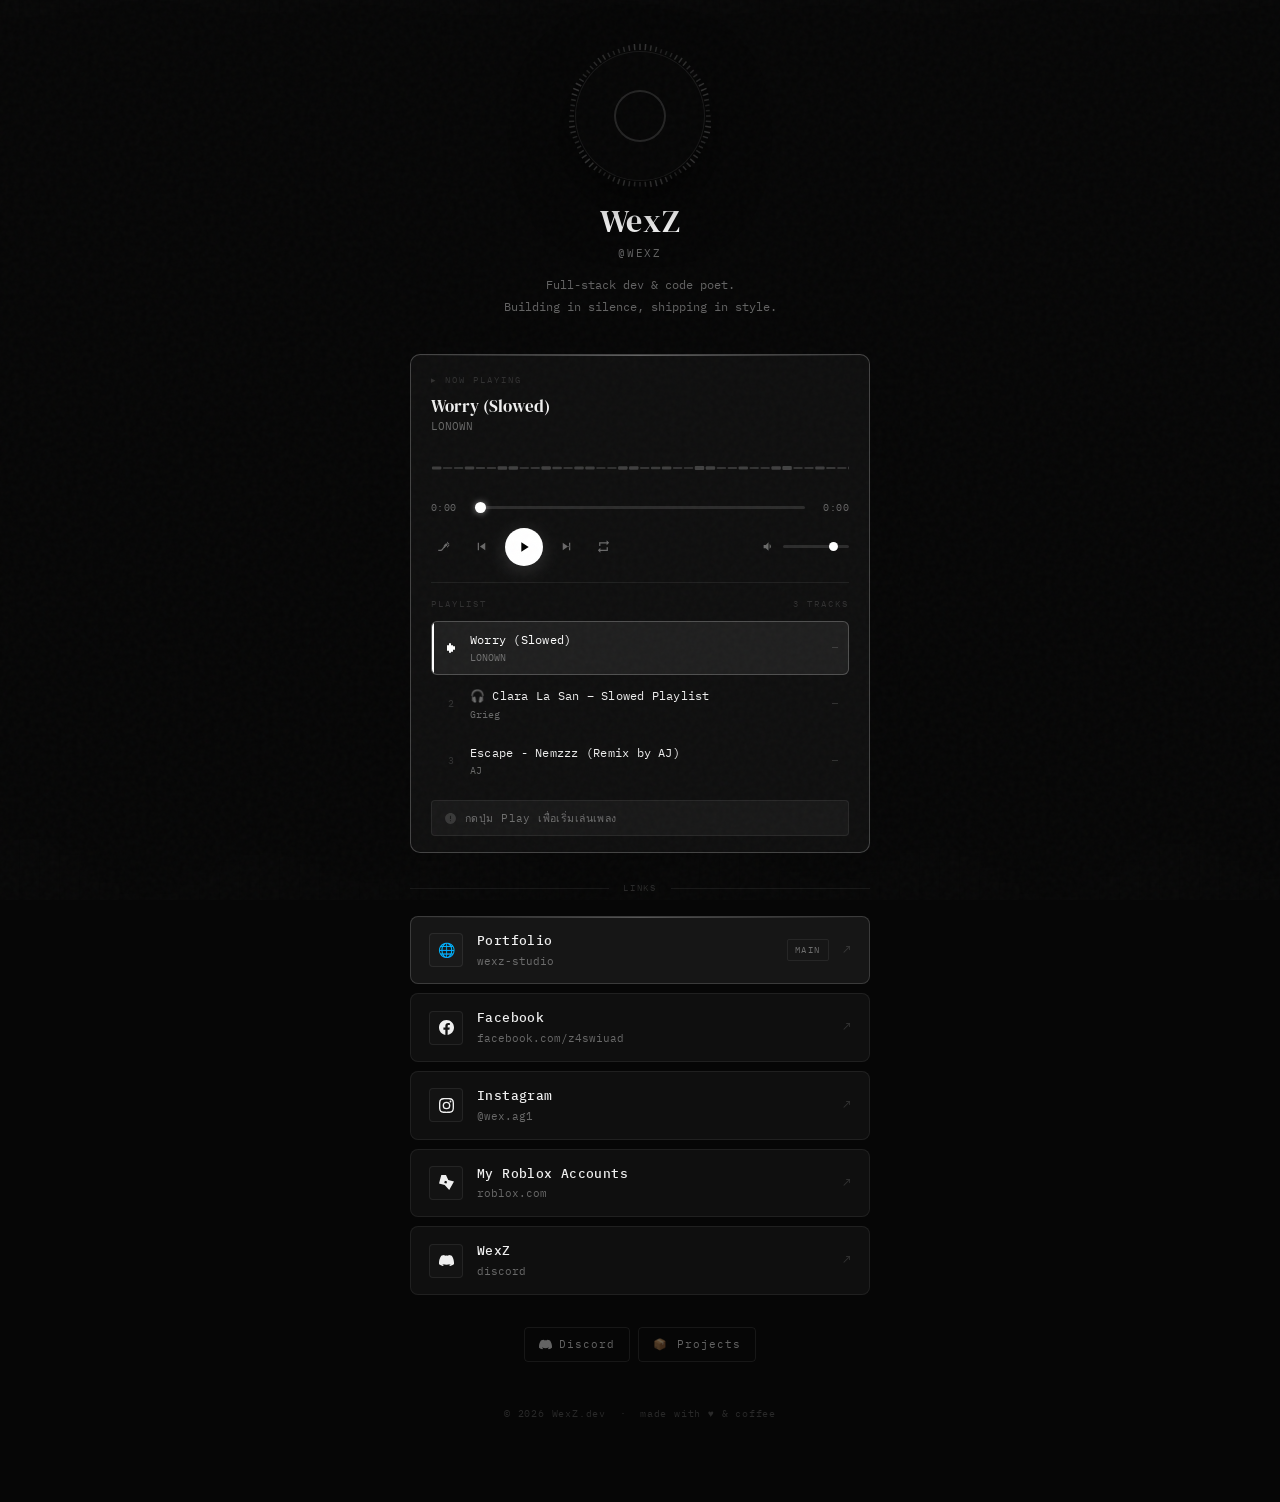
==== commit b34735bc: "Update index.html" ====
--- a/index.html
+++ b/index.html
@@ -22,7 +22,7 @@
   --font-m:    'IBM Plex Mono', monospace;
   --max-w:     460px;
   --r:         4px;
-  --avatar-url: url('https://cdn.discordapp.com/attachments/1211672074662449252/1492797835773739008/d820b4c5e5e29db0.png?ex=69e33b52&is=69e1e9d2&hm=ac0fe8fe1c985aa1ac619cbc614f90f87c0ef8364b53a6b2eab3d49d99bc2228&');
+  --avatar-url: url('https://img1.pic.in.th/images/d820b4c5e5e29db0.png');
 }
 
 *,*::before,*::after{box-sizing:border-box;margin:0;padding:0}
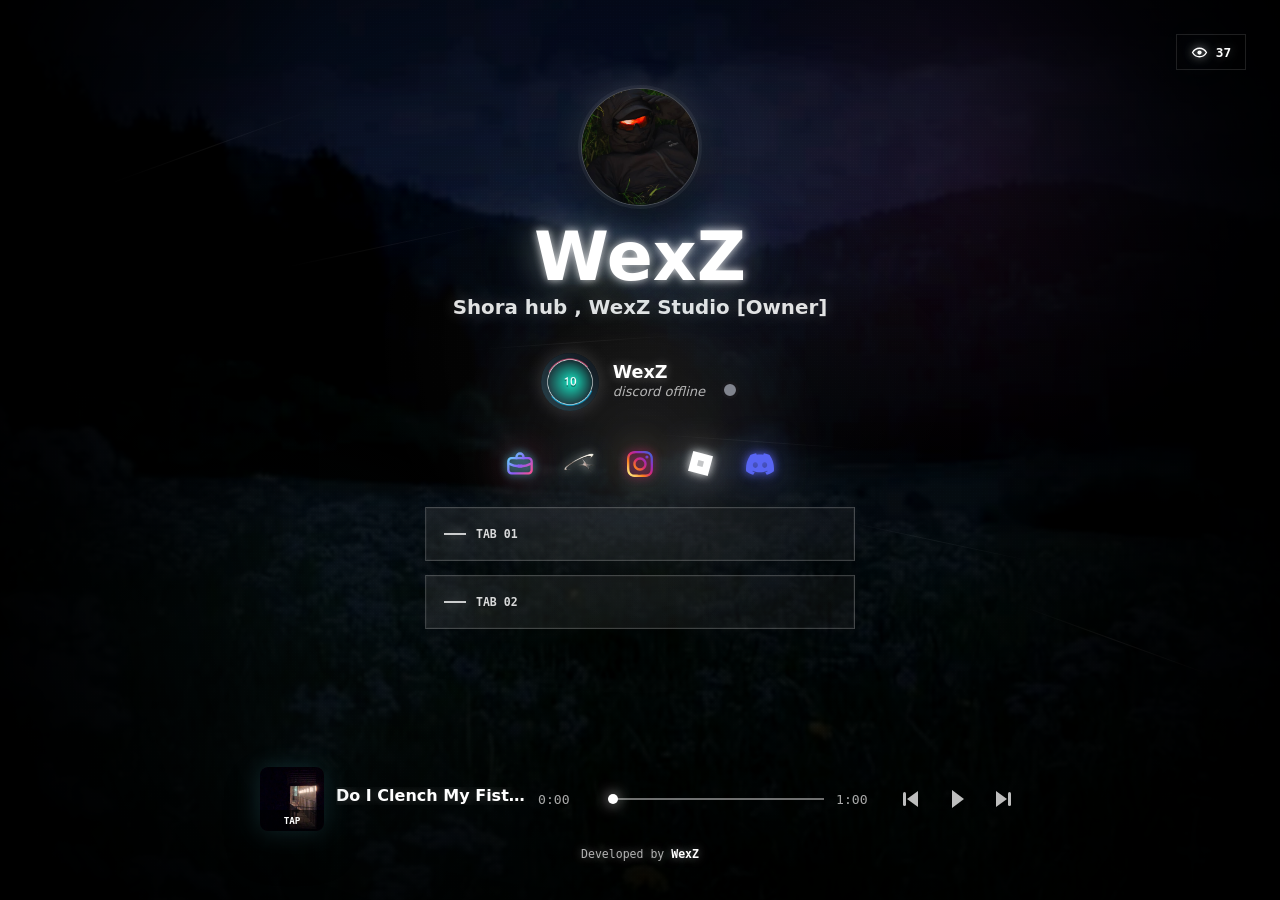
==== commit 34f7a893: "Update link page design and global views" ====
--- a/index.html
+++ b/index.html
@@ -1,561 +1,174 @@
-<!DOCTYPE html>
+<!doctype html>
 <html lang="en">
-<head>
-<meta charset="UTF-8">
-<meta name="viewport" content="width=device-width, initial-scale=1.0">
-<title>@devname — Now Playing</title>
-<link rel="preconnect" href="https://fonts.googleapis.com">
-<link href="https://fonts.googleapis.com/css2?family=DM+Serif+Display:ital@0;1&family=IBM+Plex+Mono:wght@300;400;500&display=swap" rel="stylesheet">
+  <head>
+    <meta charset="utf-8" />
+    <meta name="viewport" content="width=device-width, initial-scale=1" />
+    <title>WexZ Profile</title>
+    <meta
+      name="description"
+      content="A dark video-style profile page with social links and a single playable track."
+    />
+    <link rel="icon" href="assets/favicon.png" />
+    <link rel="stylesheet" href="style.css?v=14" />
+  </head>
+  <body>
+    <main class="profile-page" data-playing="false">
+      <video
+        class="background-media"
+        autoplay
+        loop
+        muted
+        playsinline
+        preload="auto"
+        poster="assets/pinterest-background.jpg?v=1"
+        aria-hidden="true"
+      >
+        <source src="assets/pinterest-background.mp4?v=1" type="video/mp4" />
+      </video>
+      <audio class="audio" autoplay preload="auto" src="assets/do i clench my fists.mp3"></audio>
 
-<style>
-:root {
-  --bg:        #060606;
-  --surface:   #0f0f0f;
-  --surface2:  #161616;
-  --border:    rgba(255,255,255,0.07);
-  --border-hi: rgba(255,255,255,0.22);
-  --text:      #efefef;
-  --muted:     rgba(239,239,239,0.4);
-  --dim:       rgba(239,239,239,0.15);
-  --accent:    #ffffff;
-  --font-s:    'DM Serif Display', Georgia, serif;
-  --font-m:    'IBM Plex Mono', monospace;
-  --max-w:     460px;
-  --r:         4px;
-  --avatar-url: url('https://img1.pic.in.th/images/d820b4c5e5e29db0.png');
-}
+      <div class="cursor-light" aria-hidden="true"></div>
+      <div class="video-dim" aria-hidden="true"></div>
+      <div class="dot-screen" aria-hidden="true"></div>
+      <div class="vignette" aria-hidden="true"></div>
 
-*,*::before,*::after{box-sizing:border-box;margin:0;padding:0}
-html{height:100%}
-body{min-height:100%;background:var(--bg);color:var(--text);font-family:var(--font-m);font-size:13px;line-height:1.6;overflow-x:hidden;}
+      <div class="ambient-lines" aria-hidden="true">
+        <span style="--i: 0"></span>
+        <span style="--i: 1"></span>
+        <span style="--i: 2"></span>
+        <span style="--i: 3"></span>
+        <span style="--i: 4"></span>
+        <span style="--i: 5"></span>
+      </div>
 
-#bg-canvas{position:fixed;inset:0;width:100%;height:100%;z-index:0;opacity:0.35;pointer-events:none;}
-body::after{content:'';position:fixed;inset:0;background-image:url("data:image/svg+xml,%3Csvg viewBox='0 0 200 200' xmlns='http://www.w3.org/2000/svg'%3E%3Cfilter id='n'%3E%3CfeTurbulence type='fractalNoise' baseFrequency='0.85' numOctaves='4'/%3E%3C/filter%3E%3Crect width='100%25' height='100%25' filter='url(%23n)'/%3E%3C/svg%3E");opacity:.028;pointer-events:none;z-index:999;}
+      <div class="views" aria-label="Views">
+        <img class="view-icon" src="assets/eye.svg" alt="" />
+        <strong class="view-count" data-start="36">36</strong>
+      </div>
 
-.page{position:relative;z-index:1;min-height:100vh;display:flex;flex-direction:column;align-items:center;padding:52px 20px 80px;}
-.container{width:100%;max-width:var(--max-w);}
+      <section class="profile-stack" aria-label="WexZ link profile">
+        <div class="avatar-wrap">
+          <span class="avatar-glow" aria-hidden="true"></span>
+          <img class="avatar" src="assets/GORPCORE.jpg" alt="WexZ avatar" />
+        </div>
 
-/* ── VINYL ── */
-.vinyl-section{display:flex;flex-direction:column;align-items:center;padding-bottom:36px;animation:fadeUp .7s ease both;}
-.vinyl-wrap{position:relative;width:128px;height:128px;margin-bottom:24px;}
-.vinyl{width:128px;height:128px;border-radius:50%;background:radial-gradient(circle at 50% 50%,#fff 0%,#fff 16%,#111 17%,#111 18%,#1a1a1a 19%,repeating-radial-gradient(circle at 50% 50%,#1a1a1a 0px,#0d0d0d 2px,#1a1a1a 4px) 19% 100%);box-shadow:0 0 0 1px rgba(255,255,255,.08),0 20px 60px rgba(0,0,0,.8);}
-.vinyl.spinning{animation:spin 3s linear infinite;}
-.vinyl-center{position:absolute;top:50%;left:50%;transform:translate(-50%,-50%);width:52px;height:52px;border-radius:50%;background:var(--avatar-url) center/cover;border:2px solid rgba(255,255,255,.12);pointer-events:none;}
-#ring-canvas{position:absolute;top:50%;left:50%;transform:translate(-50%,-50%);width:160px;height:160px;pointer-events:none;}
+        <h1 class="profile-name" data-text="WexZ">WexZ</h1>
+        <p class="profile-role">Shora hub , WexZ Studio [Owner]</p>
 
-.name{font-family:var(--font-s);font-size:clamp(26px,6vw,32px);font-weight:400;letter-spacing:.02em;color:var(--accent);line-height:1.1;margin-bottom:6px;text-align:center;}
-.name i{font-style:italic;}
-.handle{font-family:var(--font-m);font-size:10.5px;color:var(--muted);letter-spacing:.16em;text-transform:uppercase;margin-bottom:14px;}
-.bio{font-size:12px;color:var(--muted);text-align:center;line-height:1.85;max-width:320px;}
+        <div class="presence-pill discord-presence" data-status="offline" aria-label="Discord status">
+          <img class="presence-avatar" src="assets/avatar.png" alt="" />
+          <div>
+            <strong class="presence-name">WexZ</strong>
+            <span class="presence-status">discord offline</span>
+          </div>
+          <i class="status-dot" aria-hidden="true"></i>
+        </div>
 
-/* ── PLAYER CARD ── */
-.player{background:var(--surface);border:1px solid var(--border-hi);border-radius:10px;padding:18px 20px 16px;margin-bottom:28px;position:relative;overflow:hidden;animation:fadeUp .6s ease both .1s;}
-.player::before{content:'';position:absolute;top:0;left:0;right:0;height:1px;background:linear-gradient(90deg,transparent,rgba(255,255,255,.35),transparent);}
+        <nav class="social-row" aria-label="Links">
+          <a
+            href="https://wexz-studio.netlify.app/"
+            target="_blank"
+            rel="noreferrer"
+            title="Portfolio"
+            aria-label="Portfolio"
+          >
+            <img class="social-icon portfolio-icon" src="assets/portfolio.svg?v=2" alt="" />
+          </a>
+          <a
+            href="https://shora-hub.netlify.app/"
+            target="_blank"
+            rel="noreferrer"
+            title="Shora Hub"
+            aria-label="Shora Hub"
+          >
+            <img class="social-icon shora-icon" src="assets/shora-hub.png?v=2" alt="" />
+          </a>
+          <a
+            href="https://www.instagram.com/wex.ag1?igsh=MWk4MWx1dmNxNnhubQ%3D%3D&utm_source=qr"
+            target="_blank"
+            rel="noreferrer"
+            title="Instagram"
+            aria-label="Instagram"
+          >
+            <img class="social-icon instagram-icon" src="assets/instagram.svg?v=2" alt="" />
+          </a>
+          <a
+            href="https://www.roblox.com/users/8805621619/profile"
+            target="_blank"
+            rel="noreferrer"
+            title="Roblox"
+            aria-label="Roblox"
+          >
+            <img class="social-icon roblox-icon" src="assets/roblox.svg?v=3" alt="" />
+          </a>
+          <a
+            href="https://discord.gg/uwPVNvfWVF"
+            target="_blank"
+            rel="noreferrer"
+            title="Discord"
+            aria-label="Discord"
+          >
+            <img class="social-icon discord-icon" src="assets/discord.svg?v=2" alt="" />
+          </a>
+        </nav>
 
-.now-label{font-size:9px;letter-spacing:.22em;text-transform:uppercase;color:var(--dim);margin-bottom:8px;}
-.track-name{font-family:var(--font-s);font-size:17px;color:var(--text);line-height:1.2;white-space:nowrap;overflow:hidden;text-overflow:ellipsis;margin-bottom:2px;}
-.track-artist{font-size:11px;color:var(--muted);margin-bottom:12px;}
+        <div class="tab-actions" aria-label="Extra buttons">
+          <button class="long-tab" type="button">
+            <span class="tab-mark" aria-hidden="true"></span>
+            <span>Tab 01</span>
+          </button>
+          <button class="long-tab" type="button">
+            <span class="tab-mark" aria-hidden="true"></span>
+            <span>Tab 02</span>
+          </button>
+        </div>
+      </section>
 
-#player-canvas{width:100%;height:40px;margin-bottom:12px;border-radius:3px;display:block;}
+      <section class="mini-player" aria-label="Single song player">
+        <button class="album-button" type="button" data-action="toggle">
+          <img src="assets/do-i-clench-my-fists-cover.jpg" alt="Do I Clench My Fists? cover" />
+          <span class="album-state" aria-hidden="true">play</span>
+          <span class="sr-only">Play song</span>
+        </button>
 
-.seek-wrap{display:flex;align-items:center;gap:10px;margin-bottom:12px;}
-.time{font-size:10px;color:var(--muted);min-width:34px;letter-spacing:.04em;}
-.seek{flex:1;-webkit-appearance:none;height:3px;background:rgba(255,255,255,.12);border-radius:2px;outline:none;cursor:pointer;}
-.seek::-webkit-slider-thumb{-webkit-appearance:none;width:11px;height:11px;border-radius:50%;background:#fff;box-shadow:0 0 6px rgba(255,255,255,.5);cursor:pointer;}
+        <div class="track-info">
+          <strong>Do I Clench My Fists?</strong>
+          <span></span>
+        </div>
 
-.controls{display:flex;align-items:center;gap:10px;}
-.ctrl-btn{background:none;border:none;color:var(--muted);cursor:pointer;padding:6px;border-radius:var(--r);display:flex;align-items:center;justify-content:center;transition:color .2s,background .2s;font-size:14px;}
-.ctrl-btn:hover{color:var(--text);background:rgba(255,255,255,.06);}
-.play-btn{width:38px;height:38px;border-radius:50%;background:#fff;color:#000;border:none;cursor:pointer;display:flex;align-items:center;justify-content:center;font-size:14px;box-shadow:0 4px 20px rgba(255,255,255,.15);transition:transform .15s,box-shadow .15s;flex-shrink:0;}
-.play-btn:hover{transform:scale(1.06);box-shadow:0 6px 28px rgba(255,255,255,.22);}
-.play-btn:active{transform:scale(.97);}
-.vol-wrap{display:flex;align-items:center;gap:8px;margin-left:auto;}
-.vol-slider{-webkit-appearance:none;width:66px;height:3px;background:rgba(255,255,255,.12);border-radius:2px;outline:none;cursor:pointer;}
-.vol-slider::-webkit-slider-thumb{-webkit-appearance:none;width:9px;height:9px;border-radius:50%;background:#fff;cursor:pointer;}
+        <span class="time-label elapsed">0:00</span>
+        <input
+          class="song-range"
+          aria-label="Song position"
+          type="range"
+          min="0"
+          max="100"
+          step="0.1"
+          value="0"
+        />
+        <span class="time-label duration">0:00</span>
 
-/* ── PLAYLIST ── */
-.playlist-wrap{margin-top:16px;padding-top:14px;border-top:1px solid var(--border);}
-.playlist-header{font-size:9px;letter-spacing:.22em;text-transform:uppercase;color:var(--dim);margin-bottom:10px;display:flex;align-items:center;justify-content:space-between;}
-.playlist-count{font-size:9px;color:var(--dim);}
-.playlist{display:flex;flex-direction:column;gap:2px;}
+        <div class="player-actions">
+          <button type="button" data-action="restart" aria-label="Restart song">
+            <span class="control-icon prev-icon" aria-hidden="true"></span>
+          </button>
+          <button
+            class="main-toggle"
+            type="button"
+            data-action="toggle"
+            aria-label="Play song"
+          >
+            <span class="control-icon play-icon" aria-hidden="true"></span>
+          </button>
+          <button type="button" data-action="restart" aria-label="Replay song">
+            <span class="control-icon next-icon" aria-hidden="true"></span>
+          </button>
+        </div>
 
-.pl-track{display:flex;align-items:center;gap:10px;padding:8px 10px;border-radius:6px;cursor:pointer;transition:background .15s,border-color .15s;border:1px solid transparent;position:relative;overflow:hidden;}
-.pl-track:hover{background:rgba(255,255,255,.04);border-color:var(--border);}
-.pl-track.active{background:rgba(255,255,255,.07);border-color:var(--border-hi);}
-.pl-track.active::before{content:'';position:absolute;left:0;top:0;bottom:0;width:2px;background:#fff;border-radius:0 2px 2px 0;}
+        <div class="developer-credit">Developed by <strong>WexZ</strong></div>
+      </section>
+    </main>
 
-.pl-num{font-size:10px;color:var(--dim);width:18px;text-align:center;flex-shrink:0;font-variant-numeric:tabular-nums;}
-.pl-track.active .pl-num{color:transparent;}
-.pl-track.active .pl-playing-icon{display:flex !important;}
-.pl-playing-icon{display:none;position:absolute;left:10px;align-items:center;justify-content:center;width:18px;}
-.pl-playing-icon span{display:inline-block;width:2px;border-radius:1px;background:#fff;animation:plBar .7s ease-in-out infinite alternate;}
-.pl-playing-icon span:nth-child(1){height:6px;animation-delay:0s;}
-.pl-playing-icon span:nth-child(2){height:10px;animation-delay:.15s;}
-.pl-playing-icon span:nth-child(3){height:7px;animation-delay:.3s;}
-.pl-playing-icon span:nth-child(4){height:4px;animation-delay:.45s;}
-@keyframes plBar{from{transform:scaleY(.4)}to{transform:scaleY(1)}}
-
-.pl-info{flex:1;min-width:0;}
-.pl-title{font-size:12px;white-space:nowrap;overflow:hidden;text-overflow:ellipsis;letter-spacing:.02em;}
-.pl-artist{font-size:10px;color:var(--muted);margin-top:1px;}
-.pl-track.active .pl-title{color:#fff;}
-
-.pl-dur{font-size:10px;color:var(--dim);flex-shrink:0;font-variant-numeric:tabular-nums;letter-spacing:.04em;}
-
-/* autoplay blocked notice */
-.autoplay-notice{display:none;align-items:center;gap:8px;padding:9px 12px;background:rgba(255,255,255,.04);border:1px solid var(--border);border-radius:var(--r);margin-top:12px;font-size:10.5px;color:var(--muted);letter-spacing:.04em;}
-.autoplay-notice svg{flex-shrink:0;color:var(--dim);}
-
-/* ── DIVIDER ── */
-.divider{display:flex;align-items:center;gap:14px;margin-bottom:20px;}
-.divider-line{flex:1;height:1px;background:var(--border);}
-.divider-txt{font-size:9px;letter-spacing:.22em;text-transform:uppercase;color:var(--dim);}
-
-/* ── LINK CARDS ── */
-.links{display:flex;flex-direction:column;gap:9px;margin-bottom:32px;}
-.card{display:flex;align-items:center;gap:14px;padding:14px 18px;background:var(--surface);border:1px solid var(--border);border-radius:8px;text-decoration:none;color:var(--text);position:relative;overflow:hidden;transition:border-color .25s,background .25s,transform .2s;animation:fadeUp .55s ease both;}
-.card:nth-child(1){animation-delay:.18s}.card:nth-child(2){animation-delay:.24s}.card:nth-child(3){animation-delay:.30s}.card:nth-child(4){animation-delay:.36s}.card:nth-child(5){animation-delay:.42s}
-.card:hover{border-color:var(--border-hi);background:var(--surface2);transform:translateY(-1px);}
-.card:active{transform:translateY(0);}
-.card.top{border-color:rgba(255,255,255,.16);background:var(--surface2);}
-.card.top::after{content:'';position:absolute;top:0;left:0;right:0;height:1px;background:linear-gradient(90deg,transparent,rgba(255,255,255,.28),transparent);}
-.card-icon{width:34px;height:34px;display:flex;align-items:center;justify-content:center;border:1px solid var(--border);border-radius:var(--r);font-size:14px;flex-shrink:0;background:rgba(255,255,255,.02);transition:border-color .25s;}
-.card:hover .card-icon{border-color:rgba(255,255,255,.22);}
-.card-body{flex:1;min-width:0;}
-.card-title{font-size:13px;font-weight:500;letter-spacing:.03em;white-space:nowrap;overflow:hidden;text-overflow:ellipsis;}
-.card-sub{font-size:10.5px;color:var(--muted);margin-top:1px;}
-.badge{font-size:8.5px;letter-spacing:.18em;text-transform:uppercase;padding:3px 7px;border:1px solid var(--border);border-radius:2px;color:var(--muted);flex-shrink:0;transition:border-color .25s;}
-.card:hover .badge{border-color:rgba(255,255,255,.22);}
-.arr{font-size:13px;color:var(--dim);flex-shrink:0;transition:transform .22s,color .22s;}
-.card:hover .arr{transform:translate(3px,-3px);color:var(--muted);}
-
-/* ── SOCIAL ── */
-.socials{display:flex;gap:8px;justify-content:center;flex-wrap:wrap;margin-bottom:44px;}
-.soc{display:flex;align-items:center;gap:7px;padding:8px 14px;border:1px solid var(--border);border-radius:var(--r);text-decoration:none;color:var(--muted);font-size:11px;letter-spacing:.1em;transition:border-color .22s,color .22s,background .22s;}
-.soc:hover{border-color:var(--border-hi);color:var(--text);background:rgba(255,255,255,.03);}
-
-.footer{text-align:center;font-size:10px;color:var(--dim);letter-spacing:.08em;}
-
-@keyframes fadeUp{from{opacity:0;transform:translateY(16px)}to{opacity:1;transform:translateY(0)}}
-@keyframes spin{from{transform:rotate(0)}to{transform:rotate(360deg)}}
-::-webkit-scrollbar{width:4px}
-::-webkit-scrollbar-thumb{background:rgba(255,255,255,.1);border-radius:2px}
-</style>
-</head>
-<body>
-
-<canvas id="bg-canvas"></canvas>
-
-<div class="page">
-<div class="container">
-
-  <!-- ── VINYL / PROFILE ── -->
-  <div class="vinyl-section">
-    <div class="vinyl-wrap">
-      <canvas id="ring-canvas" width="160" height="160"></canvas>
-      <div class="vinyl" id="vinyl"></div>
-      <div class="vinyl-center"></div>
-    </div>
-    <h1 class="name">WexZ</h1>
-    <div class="handle" style="margin-bottom:12px;">@wexz</div>
-    <p class="bio">Full-stack dev &amp; code poet.<br>Building in silence, shipping in style.</p>
-  </div>
-
-  <!-- ── PLAYER ── -->
-  <div class="player">
-    <div class="now-label">▸ Now Playing</div>
-    <div class="track-name" id="track-name">Loading…</div>
-    <div class="track-artist" id="track-artist">Please wait</div>
-
-    <canvas id="player-canvas" height="40"></canvas>
-
-    <div class="seek-wrap">
-      <span class="time" id="cur">0:00</span>
-      <input class="seek" type="range" id="seek" min="0" max="100" value="0" step="0.1">
-      <span class="time" id="dur" style="text-align:right">0:00</span>
-    </div>
-
-    <div class="controls">
-      <button class="ctrl-btn" id="btn-shuffle" title="Shuffle">
-        <svg width="15" height="15" viewBox="0 0 24 24" fill="currentColor"><path d="M16 4l4 4-4 4V9h-1.82c-.77 0-1.38.41-1.8.97l-4.57 6.09C7.37 16.65 6.73 17 6 17H2v2h4c1.28 0 2.35-.64 3.03-1.58l4.5-6C13.96 11.16 14.55 11 15 11h1v2.99l4-4-4-4V7h-1.82C14.37 7 13 7.64 12.03 9.03L10.5 11.1c.75.92 1.25 2.1 1.25 3.4 0 .16-.01.32-.03.47l1.35-1.81C13.96 12.08 14.55 11 15 11h1V9h1V7h-1z"/></svg>
-      </button>
-      <button class="ctrl-btn" id="btn-prev" title="Previous track">
-        <svg width="15" height="15" viewBox="0 0 24 24" fill="currentColor"><path d="M6 6h2v12H6zm3.5 6 8.5 6V6z"/></svg>
-      </button>
-      <button class="play-btn" id="btn-play">
-        <svg id="icon-play"  width="16" height="16" viewBox="0 0 24 24" fill="currentColor"><path d="M8 5v14l11-7z"/></svg>
-        <svg id="icon-pause" width="16" height="16" viewBox="0 0 24 24" fill="currentColor" style="display:none"><path d="M6 19h4V5H6v14zm8-14v14h4V5h-4z"/></svg>
-      </button>
-      <button class="ctrl-btn" id="btn-next" title="Next track">
-        <svg width="15" height="15" viewBox="0 0 24 24" fill="currentColor"><path d="M6 18l8.5-6L6 6v12zm8.5-6 2 1.5V10.5L14.5 12zM16 6h2v12h-2z"/></svg>
-      </button>
-      <button class="ctrl-btn" id="btn-loop" title="Loop">
-        <svg width="15" height="15" viewBox="0 0 24 24" fill="currentColor"><path d="M7 7h10v3l4-4-4-4v3H5v6h2V7zm10 10H7v-3l-4 4 4 4v-3h12v-6h-2v4z"/></svg>
-      </button>
-      <div class="vol-wrap">
-        <svg width="13" height="13" viewBox="0 0 24 24" fill="currentColor" style="color:var(--muted);flex-shrink:0"><path d="M3 9v6h4l5 5V4L7 9H3zm13.5 3c0-1.77-1.02-3.29-2.5-4.03v8.05c1.48-.73 2.5-2.25 2.5-4.02z"/></svg>
-        <input class="vol-slider" type="range" id="vol" min="0" max="1" step="0.01" value="0.8">
-      </div>
-    </div>
-
-    <!-- ── PLAYLIST ── -->
-    <div class="playlist-wrap">
-      <div class="playlist-header">
-        <span>Playlist</span>
-        <span class="playlist-count" id="playlist-count"></span>
-      </div>
-      <div class="playlist" id="playlist-el"></div>
-      <div class="autoplay-notice" id="autoplay-notice">
-        <svg width="13" height="13" viewBox="0 0 24 24" fill="currentColor"><path d="M12 2C6.48 2 2 6.48 2 12s4.48 10 10 10 10-4.48 10-10S17.52 2 12 2zm1 15h-2v-2h2v2zm0-4h-2V7h2v6z"/></svg>
-        กดปุ่ม Play เพื่อเริ่มเล่นเพลง
-      </div>
-    </div>
-
-  </div><!-- /player -->
-
-  <!-- ── LINKS ── -->
-  <div class="divider" style="margin-top:0;">
-    <div class="divider-line"></div>
-    <div class="divider-txt">Links</div>
-    <div class="divider-line"></div>
-  </div>
-
-  <div class="links">
-    <a href="https://wexz-studio.netlify.app/" class="card top" target="_blank" rel="noopener">
-      <div class="card-icon">🌐</div>
-      <div class="card-body"><div class="card-title">Portfolio</div><div class="card-sub">wexz-studio</div></div>
-      <div class="badge">main</div><div class="arr">↗</div>
-    </a>
-    <a href="https://www.facebook.com/z4swiuad" class="card" target="_blank" rel="noopener">
-      <div class="card-icon"><svg width="15" height="15" viewBox="0 0 24 24" fill="currentColor"><path d="M24 12.073c0-6.627-5.373-12-12-12s-12 5.373-12 12c0 5.99 4.388 10.954 10.125 11.854v-8.385H7.078v-3.47h3.047V9.43c0-3.007 1.792-4.669 4.533-4.669 1.312 0 2.686.235 2.686.235v2.953H15.83c-1.491 0-1.956.925-1.956 1.874v2.25h3.328l-.532 3.47h-2.796v8.385C19.612 23.027 24 18.062 24 12.073z"/></svg></div>
-      <div class="card-body"><div class="card-title">Facebook</div><div class="card-sub">facebook.com/z4swiuad</div></div>
-      <div class="arr">↗</div>
-    </a>
-    <a href="https://www.instagram.com/wex.ag1?igsh=MWk4MWx1dmNxNnhubQ%3D%3D&utm_source=qr" class="card" target="_blank" rel="noopener">
-      <div class="card-icon"><svg width="15" height="15" viewBox="0 0 24 24" fill="currentColor"><path d="M12 2.163c3.204 0 3.584.012 4.85.07 3.252.148 4.771 1.691 4.919 4.919.058 1.265.069 1.645.069 4.849 0 3.205-.012 3.584-.069 4.849-.149 3.225-1.664 4.771-4.919 4.919-1.266.058-1.644.07-4.85.07-3.204 0-3.584-.012-4.849-.07-3.26-.149-4.771-1.699-4.919-4.92-.058-1.265-.07-1.644-.07-4.849 0-3.204.013-3.583.07-4.849.149-3.227 1.664-4.771 4.919-4.919 1.266-.057 1.645-.069 4.849-.069zM12 0C8.741 0 8.333.014 7.053.072 2.695.272.273 2.69.073 7.052.014 8.333 0 8.741 0 12c0 3.259.014 3.668.072 4.948.2 4.358 2.618 6.78 6.98 6.98C8.333 23.986 8.741 24 12 24c3.259 0 3.668-.014 4.948-.072 4.354-.2 6.782-2.618 6.979-6.98.059-1.28.073-1.689.073-4.948 0-3.259-.014-3.667-.072-4.947-.196-4.354-2.617-6.78-6.979-6.98C15.668.014 15.259 0 12 0zm0 5.838a6.162 6.162 0 1 0 0 12.324 6.162 6.162 0 0 0 0-12.324zM12 16a4 4 0 1 1 0-8 4 4 0 0 1 0 8zm6.406-11.845a1.44 1.44 0 1 0 0 2.881 1.44 1.44 0 0 0 0-2.881z"/></svg></div>
-      <div class="card-body"><div class="card-title">Instagram</div><div class="card-sub">@wex.ag1</div></div>
-      <div class="arr">↗</div>
-    </a>
-    <a href="https://www.roblox.com/users/8805621619/profile" class="card" target="_blank" rel="noopener">
-      <div class="card-icon"><svg width="15" height="15" viewBox="0 0 24 24" fill="currentColor"><path d="M3.678 0 0 13.47l9.15 2.469L16.322 24 24 10.531 14.85 8.062 11.172 0zm5.702 9.261 3.56.96-.96 3.559-3.56-.96z"/></svg></div>
-      <div class="card-body"><div class="card-title">My Roblox Accounts</div><div class="card-sub">roblox.com</div></div>
-      <div class="arr">↗</div>
-    </a>
-    <a href="https://discord.gg/uwPVNvfWVF" class="card" target="_blank" rel="noopener">
-      <div class="card-icon"><svg width="15" height="15" viewBox="0 0 24 24" fill="currentColor"><path d="M20.317 4.492c-1.53-.69-3.17-1.2-4.885-1.49a.075.075 0 0 0-.079.036c-.21.369-.444.85-.608 1.23a18.566 18.566 0 0 0-5.487 0 12.36 12.36 0 0 0-.617-1.23A.077.077 0 0 0 8.562 3c-1.714.29-3.354.8-4.885 1.491a.07.07 0 0 0-.032.027C.533 9.093-.32 13.555.099 17.961a.08.08 0 0 0 .031.055 20.03 20.03 0 0 0 5.993 2.98.078.078 0 0 0 .084-.026c.462-.62.874-1.275 1.226-1.963.021-.04.001-.088-.041-.104a13.201 13.201 0 0 1-1.872-.878.075.075 0 0 1-.008-.125c.126-.093.252-.19.372-.287a.075.075 0 0 1 .078-.01c3.927 1.764 8.18 1.764 12.061 0a.075.075 0 0 1 .079.009c.12.098.245.195.372.288a.075.075 0 0 1-.006.125c-.598.344-1.22.635-1.873.877a.075.075 0 0 0-.041.105c.36.687.772 1.341 1.225 1.962a.077.077 0 0 0 .084.028 19.963 19.963 0 0 0 6.002-2.981.076.076 0 0 0 .032-.054c.5-5.094-.838-9.52-3.549-13.442a.06.06 0 0 0-.031-.028z"/></svg></div>
-      <div class="card-body"><div class="card-title">WexZ</div><div class="card-sub">discord</div></div>
-      <div class="arr">↗</div>
-    </a>
-  </div>
-
-  <div class="socials">
-    <a href="https://discord.gg/vTn3Q2jw6U" class="soc" target="_blank" rel="noopener">
-      <svg width="13" height="13" viewBox="0 0 24 24" fill="currentColor"><path d="M20.317 4.492c-1.53-.69-3.17-1.2-4.885-1.49a.075.075 0 0 0-.079.036c-.21.369-.444.85-.608 1.23a18.566 18.566 0 0 0-5.487 0 12.36 12.36 0 0 0-.617-1.23A.077.077 0 0 0 8.562 3c-1.714.29-3.354.8-4.885 1.491a.07.07 0 0 0-.032.027C.533 9.093-.32 13.555.099 17.961a.08.08 0 0 0 .031.055 20.03 20.03 0 0 0 5.993 2.98.078.078 0 0 0 .084-.026c.462-.62.874-1.275 1.226-1.963.021-.04.001-.088-.041-.104a13.201 13.201 0 0 1-1.872-.878.075.075 0 0 1-.008-.125c.126-.093.252-.19.372-.287a.075.075 0 0 1 .078-.01c3.927 1.764 8.18 1.764 12.061 0a.075.075 0 0 1 .079.009c.12.098.245.195.372.288a.075.075 0 0 1-.006.125c-.598.344-1.22.635-1.873.877a.075.075 0 0 0-.041.105c.36.687.772 1.341 1.225 1.962a.077.077 0 0 0 .084.028 19.963 19.963 0 0 0 6.002-2.981.076.076 0 0 0 .032-.054c.5-5.094-.838-9.52-3.549-13.442a.06.06 0 0 0-.031-.028z"/></svg>
-      Discord
-    </a>
-    <a href="#" class="soc">📦 Projects</a>
-  </div>
-
-  <div class="footer">© 2026 WexZ.dev &nbsp;·&nbsp; made with ♥ &amp; coffee</div>
-</div>
-</div>
-
-<audio id="audio" crossorigin="anonymous"></audio>
-
-<script>
-/* ═══════════════════════════════════════════════════════
-   🎵 PLAYLIST — แก้ไขได้ที่นี่
-   เพิ่ม/ลบ/เปลี่ยนเพลงในอาร์เรย์นี้
-   url: ลิงก์ตรงไปยังไฟล์ .mp3 / .ogg / .wav
-        หรือ path ไฟล์ในเซิร์ฟเวอร์เดียวกัน เช่น './music/song.mp3'
-═══════════════════════════════════════════════════════ */
-const TRACKS = [
-  {
-    title:  'Worry (Slowed)',
-    artist: 'LONOWN',
-    url:    'worry (Slowed).mp3'
-  },
-  {
-    title:  '🎧 Clara La San – Slowed Playlist',
-    artist: 'Grieg',
-    url:    '%F0%9F%8E%A7%20Clara%20La%20San%20%E2%80%93%20Slowed%20Playlist%20%20Vibe%20.mp3'
-  },
-  {
-    title:  'Escape - Nemzzz (Remix by AJ)',
-    artist: 'AJ',
-    url:    'Escape - Nemzzz (Remix by AJ)(mp3j.cc).mp3'
-  }
-];
-/* ═══════════════════════════════════════════════════════ */
-
-/* ── STATE ── */
-const audio    = document.getElementById('audio');
-let audioCtx, analyser, source, connected = false;
-let isPlaying  = false;
-let looping    = false;
-let shuffleOn  = false;
-let currentIdx = 0;
-
-/* ── WEB AUDIO ── */
-function initAudio() {
-  if (connected) return;
-  audioCtx = new (window.AudioContext || window.webkitAudioContext)();
-  analyser = audioCtx.createAnalyser();
-  analyser.fftSize = 256;
-  source = audioCtx.createMediaElementSource(audio);
-  source.connect(analyser);
-  analyser.connect(audioCtx.destination);
-  connected = true;
-}
-
-/* ── CANVAS SETUP ── */
-const bgCanvas = document.getElementById('bg-canvas');
-const bgCtx    = bgCanvas.getContext('2d');
-let W, H;
-function resizeBg() { W = bgCanvas.width = window.innerWidth; H = bgCanvas.height = window.innerHeight; }
-resizeBg(); window.addEventListener('resize', resizeBg);
-
-const ringCanvas = document.getElementById('ring-canvas');
-const ringCtx    = ringCanvas.getContext('2d');
-
-const pCanvas = document.getElementById('player-canvas');
-const pCtx    = pCanvas.getContext('2d');
-function resizeP() {
-  pCanvas.width  = pCanvas.offsetWidth * devicePixelRatio;
-  pCanvas.height = 40 * devicePixelRatio;
-  pCtx.setTransform(devicePixelRatio, 0, 0, devicePixelRatio, 0, 0);
-}
-window.addEventListener('resize', resizeP);
-setTimeout(resizeP, 100);
-
-/* ── FAKE DATA ── */
-let fakePhase = 0;
-const bufLen  = 128;
-let data      = new Uint8Array(bufLen);
-
-function getFake(n) {
-  const a = new Uint8Array(n);
-  for (let i = 0; i < n; i++)
-    a[i] = 16 + 12 * Math.sin(fakePhase + i * 0.55) + 5 * Math.sin(fakePhase * 1.8 + i * 0.3);
-  fakePhase += 0.035;
-  return a;
-}
-
-/* ── DRAW LOOP ── */
-function draw() {
-  requestAnimationFrame(draw);
-  if (connected && isPlaying) {
-    analyser.getByteFrequencyData(data);
-  } else {
-    data = getFake(bufLen);
-  }
-
-  bgCtx.clearRect(0, 0, W, H);
-  const bw = W / 64;
-  for (let i = 0; i < 64; i++) {
-    const v = data[i] / 255;
-    const h = v * H * 0.52 + 3;
-    bgCtx.fillStyle = `rgba(255,255,255,${0.025 + v * 0.038})`;
-    bgCtx.fillRect(i * bw, H - h, bw - 1, h);
-    bgCtx.fillRect(i * bw, 0, bw - 1, h * 0.28);
-  }
-
-  const rW = ringCanvas.width, rH = ringCanvas.height;
-  ringCtx.clearRect(0, 0, rW, rH);
-  const cx = rW / 2, cy = rH / 2, R = 66;
-  for (let i = 0; i < 80; i++) {
-    const angle = (i / 80) * Math.PI * 2 - Math.PI / 2;
-    const v = data[Math.floor(i * bufLen / 80)] / 255;
-    const len = 4 + v * 18;
-    ringCtx.strokeStyle = `rgba(255,255,255,${0.1 + v * 0.65})`;
-    ringCtx.lineWidth = 1.5;
-    ringCtx.beginPath();
-    ringCtx.moveTo(cx + Math.cos(angle) * R, cy + Math.sin(angle) * R);
-    ringCtx.lineTo(cx + Math.cos(angle) * (R + len), cy + Math.sin(angle) * (R + len));
-    ringCtx.stroke();
-  }
-
-  const pw = pCanvas.offsetWidth || 400, ph = 40;
-  pCtx.clearRect(0, 0, pw, ph);
-  const pb = 40, pbw = (pw - pb) / pb;
-  for (let i = 0; i < pb; i++) {
-    const v = data[Math.floor(i * bufLen / pb)] / 255;
-    const bh = Math.max(2, v * ph * 0.88);
-    const x = i * (pbw + 1.5) + (pw - pb * (pbw + 1.5)) / 2;
-    pCtx.fillStyle = `rgba(255,255,255,${0.13 + v * 0.72})`;
-    pCtx.beginPath();
-    if (pCtx.roundRect) pCtx.roundRect(x, (ph - bh) / 2, pbw, bh, 1);
-    else pCtx.rect(x, (ph - bh) / 2, pbw, bh);
-    pCtx.fill();
-  }
-}
-draw();
-
-/* ── HELPERS ── */
-function fmt(s) {
-  if (!isFinite(s)) return '0:00';
-  const m = Math.floor(s / 60), sec = Math.floor(s % 60);
-  return `${m}:${sec.toString().padStart(2, '0')}`;
-}
-
-function setPlaying(v) {
-  isPlaying = v;
-  document.getElementById('icon-play').style.display  = v ? 'none' : '';
-  document.getElementById('icon-pause').style.display = v ? '' : 'none';
-  document.getElementById('vinyl').classList.toggle('spinning', v);
-}
-
-function setTrack(name, artist) {
-  document.getElementById('track-name').textContent   = name   || 'Unknown Track';
-  document.getElementById('track-artist').textContent = artist || '';
-}
-
-/* ── AUDIO EVENTS ── */
-audio.addEventListener('timeupdate', () => {
-  if (!audio.duration) return;
-  document.getElementById('seek').value = (audio.currentTime / audio.duration) * 100;
-  document.getElementById('cur').textContent = fmt(audio.currentTime);
-});
-audio.addEventListener('loadedmetadata', () => {
-  document.getElementById('dur').textContent = fmt(audio.duration);
-  document.getElementById('seek').value = 0;
-  // update playlist duration
-  renderPlaylistDurations();
-});
-audio.addEventListener('ended', () => {
-  if (looping) { audio.currentTime = 0; audio.play(); }
-  else playNext();
-});
-
-document.getElementById('seek').addEventListener('input', function() {
-  if (audio.duration) audio.currentTime = (this.value / 100) * audio.duration;
-});
-document.getElementById('vol').addEventListener('input', function() {
-  audio.volume = this.value;
-});
-audio.volume = 0.8;
-
-/* ── PLAY / PAUSE ── */
-document.getElementById('btn-play').addEventListener('click', () => {
-  initAudio();
-  if (audioCtx.state === 'suspended') audioCtx.resume();
-  if (isPlaying) {
-    audio.pause(); setPlaying(false);
-  } else {
-    audio.play().then(() => {
-      setPlaying(true);
-      document.getElementById('autoplay-notice').style.display = 'none';
-    }).catch(() => {});
-  }
-});
-
-document.getElementById('btn-loop').addEventListener('click', function() {
-  looping = !looping;
-  this.style.color      = looping ? '#fff' : '';
-  this.style.background = looping ? 'rgba(255,255,255,0.08)' : '';
-});
-
-document.getElementById('btn-shuffle').addEventListener('click', function() {
-  shuffleOn = !shuffleOn;
-  this.style.color      = shuffleOn ? '#fff' : '';
-  this.style.background = shuffleOn ? 'rgba(255,255,255,0.08)' : '';
-});
-
-document.getElementById('btn-prev').addEventListener('click', () => playPrev());
-document.getElementById('btn-next').addEventListener('click', () => playNext());
-
-/* ── PLAYLIST LOGIC ── */
-function loadTrack(idx, autoplay) {
-  if (idx < 0 || idx >= TRACKS.length) return;
-  currentIdx = idx;
-  const t = TRACKS[idx];
-  audio.src = t.url;
-  audio.load();
-  setTrack(t.title, t.artist);
-  document.getElementById('seek').value = 0;
-  document.getElementById('cur').textContent = '0:00';
-  document.getElementById('dur').textContent = '0:00';
-  setPlaying(false);
-  updatePlaylistActive();
-  if (autoplay) {
-    initAudio();
-    if (audioCtx && audioCtx.state === 'suspended') audioCtx.resume();
-    audio.play().then(() => {
-      setPlaying(true);
-      document.getElementById('autoplay-notice').style.display = 'none';
-    }).catch(() => {
-      document.getElementById('autoplay-notice').style.display = 'flex';
-    });
-  }
-}
-
-function playNext() {
-  let next;
-  if (shuffleOn) {
-    do { next = Math.floor(Math.random() * TRACKS.length); } while (TRACKS.length > 1 && next === currentIdx);
-  } else {
-    next = (currentIdx + 1) % TRACKS.length;
-  }
-  loadTrack(next, true);
-}
-
-function playPrev() {
-  const prev = (currentIdx - 1 + TRACKS.length) % TRACKS.length;
-  loadTrack(prev, true);
-}
-
-function updatePlaylistActive() {
-  document.querySelectorAll('.pl-track').forEach((el, i) => {
-    el.classList.toggle('active', i === currentIdx);
-  });
-}
-
-function renderPlaylist() {
-  const container = document.getElementById('playlist-el');
-  document.getElementById('playlist-count').textContent = TRACKS.length + ' tracks';
-  container.innerHTML = TRACKS.map((t, i) => `
-    <div class="pl-track${i === currentIdx ? ' active' : ''}" data-idx="${i}">
-      <div class="pl-playing-icon">
-        <span></span><span></span><span></span><span></span>
-      </div>
-      <div class="pl-num">${i + 1}</div>
-      <div class="pl-info">
-        <div class="pl-title">${t.title}</div>
-        <div class="pl-artist">${t.artist}</div>
-      </div>
-      <div class="pl-dur" id="pl-dur-${i}">—</div>
-    </div>
-  `).join('');
-
-  container.querySelectorAll('.pl-track').forEach(el => {
-    el.addEventListener('click', () => {
-      const idx = parseInt(el.dataset.idx);
-      if (idx === currentIdx && isPlaying) {
-        audio.pause(); setPlaying(false);
-      } else if (idx === currentIdx && !isPlaying) {
-        initAudio();
-        if (audioCtx.state === 'suspended') audioCtx.resume();
-        audio.play().then(() => setPlaying(true)).catch(() => {});
-      } else {
-        loadTrack(idx, true);
-      }
-    });
-  });
-}
-
-function renderPlaylistDurations() {
-  // update duration for current track only (others load on demand)
-  const el = document.getElementById('pl-dur-' + currentIdx);
-  if (el && audio.duration) el.textContent = fmt(audio.duration);
-}
-
-/* ── INIT ── */
-renderPlaylist();
-
-// Auto-load first track and attempt autoplay
-window.addEventListener('load', () => {
-  loadTrack(0, true);
-});
-</script>
-</body>
+    <script src="script.js?v=9"></script>
+  </body>
 </html>
--- a/style.css
+++ b/style.css
@@ -0,0 +1,861 @@
+:root {
+  --background: #020202;
+  --foreground: #f7f7f2;
+  --cyan: #61e7ff;
+  --rose: #ff4f89;
+}
+
+* {
+  box-sizing: border-box;
+}
+
+html {
+  background: var(--background);
+  min-height: 100%;
+}
+
+body {
+  background: var(--background);
+  color: var(--foreground);
+  font-family: Inter, ui-sans-serif, system-ui, -apple-system, BlinkMacSystemFont, "Segoe UI", sans-serif;
+  margin: 0;
+}
+
+a,
+button,
+input {
+  font: inherit;
+}
+
+a {
+  color: inherit;
+  text-decoration: none;
+}
+
+button {
+  border: 0;
+}
+
+button:focus {
+  outline: none;
+}
+
+button:focus-visible,
+.social-row a:focus-visible,
+.long-tab:focus-visible {
+  outline: 1px solid rgba(255, 255, 255, 0.62);
+  outline-offset: 4px;
+}
+
+.profile-page {
+  --mx: 50%;
+  --my: 50%;
+  align-items: center;
+  background: #020202;
+  display: flex;
+  justify-content: center;
+  isolation: isolate;
+  min-height: 100svh;
+  overflow: hidden;
+  padding: 30px 18px 150px;
+  position: relative;
+}
+
+.background-media {
+  filter: grayscale(0.08) contrast(1.1) saturate(0.82) brightness(1.18) blur(1px);
+  height: 106%;
+  inset: -3%;
+  object-fit: cover;
+  opacity: 0.84;
+  pointer-events: none;
+  position: fixed;
+  transform: scale(1.04);
+  width: 106%;
+  z-index: -5;
+}
+
+.video-dim {
+  background:
+    linear-gradient(180deg, rgba(0, 0, 0, 0.26), rgba(0, 0, 0, 0.78)),
+    radial-gradient(circle at 52% 38%, rgba(255, 255, 255, 0.08), transparent 18rem),
+    radial-gradient(circle at 78% 18%, rgba(255, 79, 137, 0.14), transparent 20rem),
+    radial-gradient(circle at 20% 86%, rgba(97, 231, 255, 0.12), transparent 22rem);
+  inset: 0;
+  pointer-events: none;
+  position: fixed;
+  z-index: -4;
+}
+
+.dot-screen {
+  background-image: radial-gradient(circle, rgba(255, 255, 255, 0.22) 0 0.55px, transparent 0.8px);
+  background-size: 3px 3px;
+  inset: 0;
+  mix-blend-mode: soft-light;
+  opacity: 0.34;
+  pointer-events: none;
+  position: fixed;
+  z-index: -3;
+}
+
+.vignette {
+  background:
+    radial-gradient(ellipse at center, transparent 0 38%, rgba(0, 0, 0, 0.46) 74%, rgba(0, 0, 0, 0.9) 100%),
+    linear-gradient(90deg, rgba(0, 0, 0, 0.84) 0, transparent 25%, transparent 75%, rgba(0, 0, 0, 0.84) 100%);
+  inset: 0;
+  pointer-events: none;
+  position: fixed;
+  z-index: -2;
+}
+
+.cursor-light {
+  background: radial-gradient(circle, rgba(255, 255, 255, 0.16), transparent 58%);
+  height: 28rem;
+  left: var(--mx);
+  mix-blend-mode: screen;
+  opacity: 0.55;
+  pointer-events: none;
+  position: fixed;
+  top: var(--my);
+  transform: translate(-50%, -50%);
+  width: 28rem;
+  z-index: -1;
+}
+
+.ambient-lines {
+  inset: 0;
+  pointer-events: none;
+  position: fixed;
+  z-index: 0;
+}
+
+.ambient-lines span {
+  animation: driftLine calc(8s + var(--i) * 900ms) ease-in-out infinite alternate;
+  background: linear-gradient(90deg, transparent, rgba(255, 255, 255, 0.16), transparent);
+  height: 1px;
+  left: calc(8% + var(--i) * 14%);
+  opacity: 0.34;
+  position: absolute;
+  top: calc(16% + var(--i) * 11%);
+  transform: rotate(calc(-20deg + var(--i) * 8deg));
+  width: clamp(120px, 18vw, 280px);
+}
+
+.profile-stack {
+  align-items: center;
+  display: flex;
+  flex-direction: column;
+  margin-top: -7vh;
+  position: relative;
+  text-align: center;
+  width: min(94vw, 460px);
+  z-index: 1;
+}
+
+.avatar-wrap {
+  height: clamp(88px, 13vw, 118px);
+  position: relative;
+  width: clamp(88px, 13vw, 118px);
+}
+
+.avatar-glow {
+  animation: avatarPulse 2.4s ease-in-out infinite alternate;
+  background: radial-gradient(circle, rgba(255, 255, 255, 0.48), transparent 66%);
+  filter: blur(16px);
+  inset: -14px;
+  position: absolute;
+}
+
+.avatar {
+  background: rgba(0, 0, 0, 0.62);
+  border: 1px solid rgba(255, 255, 255, 0.26);
+  border-radius: 50%;
+  box-shadow:
+    0 0 0 3px rgba(255, 255, 255, 0.05),
+    0 18px 42px rgba(0, 0, 0, 0.62);
+  height: 100%;
+  object-fit: cover;
+  position: relative;
+  width: 100%;
+}
+
+.profile-name {
+  color: #fff;
+  font-size: clamp(2.5rem, 7vw, 4.25rem);
+  font-weight: 850;
+  line-height: 0.96;
+  margin: 18px 0 6px;
+  position: relative;
+  text-shadow:
+    0 0 8px rgba(255, 255, 255, 0.82),
+    0 0 34px rgba(255, 255, 255, 0.42),
+    0 0 70px rgba(97, 231, 255, 0.22);
+}
+
+.profile-name::before,
+.profile-name::after {
+  color: #fff;
+  content: attr(data-text);
+  inset: 0;
+  opacity: 0;
+  position: absolute;
+}
+
+.profile-page[data-playing="true"] .profile-name::before {
+  animation: glitchOne 2.9s steps(2, end) infinite;
+  color: var(--cyan);
+  transform: translateX(-2px);
+}
+
+.profile-page[data-playing="true"] .profile-name::after {
+  animation: glitchTwo 3.4s steps(2, end) infinite;
+  color: var(--rose);
+  transform: translateX(2px);
+}
+
+.profile-role {
+  color: rgba(255, 255, 255, 0.88);
+  font-size: clamp(1rem, 2.2vw, 1.24rem);
+  font-weight: 760;
+  margin: 0;
+  text-shadow: 0 0 16px rgba(255, 255, 255, 0.26);
+}
+
+.presence-pill {
+  --status-color: #80848e;
+  align-items: center;
+  display: flex;
+  gap: 14px;
+  justify-content: center;
+  margin-top: 32px;
+  max-width: 100%;
+  min-width: 0;
+  padding: 2px 0;
+  position: relative;
+  text-align: left;
+  width: max-content;
+}
+
+.presence-pill img {
+  border-radius: 50%;
+  box-shadow: 0 0 18px rgba(255, 255, 255, 0.18);
+  height: 58px;
+  object-fit: cover;
+  width: 58px;
+}
+
+.presence-pill div {
+  display: grid;
+  gap: 3px;
+}
+
+.presence-pill strong {
+  color: #fff;
+  font-size: 1.1rem;
+  line-height: 1;
+  text-shadow: 0 0 10px rgba(255, 255, 255, 0.34);
+}
+
+.presence-pill span {
+  color: rgba(255, 255, 255, 0.68);
+  font-size: 0.82rem;
+  font-style: italic;
+}
+
+.status-dot {
+  align-items: center;
+  align-self: center;
+  background: var(--status-color);
+  border: 3px solid rgba(15, 15, 18, 0.92);
+  border-radius: 50%;
+  display: flex;
+  font-size: 0;
+  height: 18px;
+  justify-content: center;
+  margin-left: 2px;
+  transform: translateY(8px);
+  width: 18px;
+}
+
+.discord-presence[data-status="online"] {
+  --status-color: #23a55a;
+}
+
+.discord-presence[data-status="idle"] {
+  --status-color: #f0b232;
+}
+
+.discord-presence[data-status="dnd"] {
+  --status-color: #f23f43;
+}
+
+.discord-presence[data-status="offline"] {
+  --status-color: #80848e;
+}
+
+.discord-presence[data-status="loading"] {
+  --status-color: #61e7ff;
+}
+
+.discord-presence[data-status="online"] .status-dot,
+.discord-presence[data-status="idle"] .status-dot,
+.discord-presence[data-status="dnd"] .status-dot {
+  box-shadow:
+    0 0 8px var(--status-color),
+    0 0 22px color-mix(in srgb, var(--status-color) 72%, transparent);
+}
+
+.discord-presence[data-status="loading"] .status-dot {
+  animation: statusBlink 900ms ease-in-out infinite alternate;
+}
+
+.social-row {
+  align-items: center;
+  display: flex;
+  gap: clamp(10px, 2.5vw, 18px);
+  justify-content: center;
+  margin-top: 30px;
+}
+
+.social-row a {
+  align-items: center;
+  color: #fff;
+  display: flex;
+  height: 42px;
+  justify-content: center;
+  line-height: 1;
+  position: relative;
+  transition: filter 180ms ease, transform 180ms ease;
+  width: 42px;
+}
+
+.social-icon {
+  display: block;
+  filter:
+    drop-shadow(0 0 4px rgba(255, 255, 255, 0.58))
+    drop-shadow(0 0 14px rgba(255, 255, 255, 0.28));
+  height: 26px;
+  object-fit: contain;
+  pointer-events: none;
+  width: 26px;
+}
+
+.portfolio-icon {
+  filter:
+    drop-shadow(0 0 5px rgba(97, 231, 255, 0.9))
+    drop-shadow(0 0 16px rgba(255, 79, 137, 0.46));
+  height: 28px;
+  width: 28px;
+}
+
+.shora-icon {
+  filter:
+    drop-shadow(0 0 5px rgba(255, 255, 255, 0.82))
+    drop-shadow(0 0 18px rgba(97, 231, 255, 0.36));
+  height: 32px;
+  mix-blend-mode: screen;
+  width: 32px;
+}
+
+.instagram-icon {
+  filter:
+    drop-shadow(0 0 5px rgba(214, 41, 118, 0.86))
+    drop-shadow(0 0 18px rgba(254, 218, 117, 0.34));
+}
+
+.roblox-icon {
+  filter:
+    drop-shadow(0 0 5px rgba(255, 255, 255, 0.95))
+    drop-shadow(0 0 18px rgba(255, 255, 255, 0.52));
+  height: 25px;
+  width: 25px;
+}
+
+.discord-icon {
+  filter:
+    drop-shadow(0 0 5px rgba(88, 101, 242, 0.95))
+    drop-shadow(0 0 18px rgba(88, 101, 242, 0.48));
+  height: 28px;
+  width: 28px;
+}
+
+.social-row a::after {
+  background: radial-gradient(circle, rgba(255, 255, 255, 0.38), transparent 62%);
+  content: "";
+  filter: blur(8px);
+  inset: 3px;
+  opacity: 0;
+  position: absolute;
+  transition: opacity 180ms ease;
+}
+
+.social-row a:hover {
+  filter: brightness(1.15);
+  transform: translateY(-4px) scale(1.04);
+}
+
+.social-row a:hover::after {
+  opacity: 1;
+}
+
+.tab-actions {
+  display: grid;
+  gap: 14px;
+  margin-top: 22px;
+  width: min(100%, 430px);
+}
+
+.long-tab {
+  align-items: center;
+  background:
+    linear-gradient(90deg, rgba(255, 255, 255, 0.08), rgba(255, 255, 255, 0.035)),
+    rgba(0, 0, 0, 0.22);
+  border: 1px solid rgba(255, 255, 255, 0.2);
+  box-shadow:
+    inset 0 0 0 1px rgba(255, 255, 255, 0.035),
+    0 14px 38px rgba(0, 0, 0, 0.2);
+  color: rgba(255, 255, 255, 0.84);
+  cursor: pointer;
+  display: flex;
+  font-family: ui-monospace, SFMono-Regular, Menlo, Consolas, monospace;
+  font-size: 0.72rem;
+  font-weight: 800;
+  gap: 10px;
+  height: 54px;
+  justify-content: flex-start;
+  letter-spacing: 0;
+  padding: 0 18px;
+  text-transform: uppercase;
+  transition: border-color 170ms ease, background 170ms ease, transform 170ms ease;
+  width: 100%;
+}
+
+.long-tab:hover {
+  background:
+    linear-gradient(90deg, rgba(97, 231, 255, 0.12), rgba(255, 79, 137, 0.08)),
+    rgba(0, 0, 0, 0.24);
+  border-color: rgba(255, 255, 255, 0.38);
+  transform: translateY(-2px);
+}
+
+.tab-mark {
+  background: rgba(255, 255, 255, 0.78);
+  box-shadow: 0 0 12px rgba(255, 255, 255, 0.42);
+  display: block;
+  height: 2px;
+  width: 22px;
+}
+
+.views {
+  align-items: center;
+  background: rgba(0, 0, 0, 0.22);
+  border: 1px solid rgba(255, 255, 255, 0.12);
+  color: rgba(255, 255, 255, 0.82);
+  display: flex;
+  font-family: ui-monospace, SFMono-Regular, Menlo, Consolas, monospace;
+  font-size: 0.8rem;
+  gap: 8px;
+  justify-content: center;
+  min-height: 36px;
+  min-width: 70px;
+  padding: 0 12px;
+  position: fixed;
+  right: clamp(14px, 2.8vw, 34px);
+  top: clamp(14px, 2.8vw, 34px);
+  text-shadow: 0 0 10px rgba(255, 255, 255, 0.28);
+  text-transform: uppercase;
+  z-index: 5;
+}
+
+.views strong {
+  color: #fff;
+  font-weight: 800;
+}
+
+.view-icon {
+  display: block;
+  filter:
+    drop-shadow(0 0 5px rgba(255, 255, 255, 0.74))
+    drop-shadow(0 0 16px rgba(97, 231, 255, 0.28));
+  height: 17px;
+  width: 17px;
+}
+
+.mini-player {
+  align-items: center;
+  bottom: clamp(26px, 7vh, 74px);
+  display: grid;
+  gap: 12px;
+  grid-template-columns: 64px minmax(128px, 190px) 42px minmax(110px, 1fr) 46px auto;
+  left: 50%;
+  max-width: 96vw;
+  min-height: 76px;
+  position: fixed;
+  transform: translateX(-50%);
+  width: min(760px, calc(100vw - 34px));
+  z-index: 2;
+}
+
+.album-button {
+  aspect-ratio: 1;
+  background: rgba(255, 255, 255, 0.08);
+  border-radius: 8px;
+  box-shadow:
+    0 0 24px rgba(97, 231, 255, 0.16),
+    0 18px 34px rgba(0, 0, 0, 0.42);
+  cursor: pointer;
+  overflow: hidden;
+  padding: 0;
+  position: relative;
+  width: 64px;
+}
+
+.album-button img {
+  filter: saturate(1.08) contrast(1.06);
+  height: 100%;
+  object-fit: cover;
+  transition: filter 200ms ease, transform 200ms ease;
+  width: 100%;
+}
+
+.album-button:hover img,
+.profile-page[data-playing="true"] .album-button img {
+  filter: saturate(1.25) contrast(1.12);
+  transform: scale(1.05);
+}
+
+.album-state {
+  background: rgba(0, 0, 0, 0.58);
+  bottom: 0;
+  color: #fff;
+  font-family: ui-monospace, SFMono-Regular, Menlo, Consolas, monospace;
+  font-size: 0.58rem;
+  font-weight: 800;
+  left: 0;
+  padding: 5px 0;
+  position: absolute;
+  right: 0;
+  text-align: center;
+  text-transform: uppercase;
+}
+
+.track-info {
+  display: grid;
+  gap: 6px;
+  min-width: 0;
+}
+
+.track-info strong {
+  color: #fff;
+  font-size: 1rem;
+  line-height: 1.1;
+  overflow: hidden;
+  text-overflow: ellipsis;
+  text-shadow: 0 0 12px rgba(255, 255, 255, 0.28);
+  white-space: nowrap;
+}
+
+.track-info span,
+.time-label {
+  color: rgba(255, 255, 255, 0.66);
+  font-family: ui-monospace, SFMono-Regular, Menlo, Consolas, monospace;
+  font-size: 0.82rem;
+}
+
+.song-range {
+  --progress: 0%;
+  appearance: none;
+  background:
+    linear-gradient(90deg, #fff var(--progress), rgba(255, 255, 255, 0.28) var(--progress)),
+    rgba(255, 255, 255, 0.22);
+  cursor: pointer;
+  height: 2px;
+  margin-left: 16px;
+  width: calc(100% - 16px);
+}
+
+.song-range::-webkit-slider-thumb {
+  appearance: none;
+  background: #fff;
+  border-radius: 50%;
+  box-shadow: 0 0 14px rgba(255, 255, 255, 0.86);
+  height: 10px;
+  width: 10px;
+}
+
+.song-range::-moz-range-thumb {
+  background: #fff;
+  border: 0;
+  border-radius: 50%;
+  box-shadow: 0 0 14px rgba(255, 255, 255, 0.86);
+  height: 10px;
+  width: 10px;
+}
+
+.player-actions {
+  align-items: center;
+  display: flex;
+  gap: 10px;
+}
+
+.player-actions button {
+  align-items: center;
+  background: transparent;
+  color: rgba(255, 255, 255, 0.64);
+  cursor: pointer;
+  display: flex;
+  font-family: ui-monospace, SFMono-Regular, Menlo, Consolas, monospace;
+  font-size: 0.95rem;
+  font-weight: 950;
+  height: 32px;
+  justify-content: center;
+  line-height: 1;
+  min-width: 34px;
+  text-shadow: 0 0 10px rgba(255, 255, 255, 0.24);
+  transition: color 160ms ease, transform 160ms ease;
+  white-space: nowrap;
+  width: 34px;
+}
+
+.control-icon {
+  --player-icon: rgba(255, 255, 255, 0.74);
+  color: currentColor;
+  display: block;
+  height: 16px;
+  position: relative;
+  width: 18px;
+}
+
+.prev-icon::before,
+.next-icon::after {
+  background: var(--player-icon);
+  border-radius: 2px;
+  content: "";
+  height: 14px;
+  position: absolute;
+  top: 1px;
+  width: 3px;
+}
+
+.prev-icon::before {
+  left: 1px;
+}
+
+.prev-icon::after {
+  border-bottom: 8px solid transparent;
+  border-right: 11px solid var(--player-icon);
+  border-top: 8px solid transparent;
+  content: "";
+  height: 0;
+  position: absolute;
+  right: 2px;
+  top: 0;
+  width: 0;
+}
+
+.next-icon::before {
+  border-bottom: 8px solid transparent;
+  border-left: 11px solid var(--player-icon);
+  border-top: 8px solid transparent;
+  content: "";
+  height: 0;
+  left: 2px;
+  position: absolute;
+  top: 0;
+  width: 0;
+}
+
+.next-icon::after {
+  right: 1px;
+}
+
+.play-icon::before {
+  border-bottom: 9px solid transparent;
+  border-left: 12px solid var(--player-icon);
+  border-top: 9px solid transparent;
+  content: "";
+  height: 0;
+  left: 4px;
+  position: absolute;
+  top: -1px;
+  width: 0;
+}
+
+.main-toggle.is-paused .play-icon::before {
+  background: #fff;
+  border: 0;
+  border-radius: 2px;
+  box-shadow: 8px 0 0 #fff;
+  height: 16px;
+  left: 3px;
+  top: 0;
+  width: 4px;
+}
+
+.player-actions button:hover {
+  color: #fff;
+  transform: scale(1.08);
+}
+
+.player-actions .main-toggle {
+  color: #fff;
+  font-size: 1.3rem;
+  width: 38px;
+}
+
+.developer-credit {
+  color: rgba(255, 255, 255, 0.68);
+  font-family: ui-monospace, SFMono-Regular, Menlo, Consolas, monospace;
+  font-size: 0.72rem;
+  left: 50%;
+  letter-spacing: 0;
+  line-height: 1;
+  max-width: calc(100vw - 32px);
+  pointer-events: none;
+  position: absolute;
+  text-align: center;
+  text-shadow:
+    0 0 8px rgba(255, 255, 255, 0.4),
+    0 0 18px rgba(97, 231, 255, 0.18);
+  top: calc(100% + 12px);
+  transform: translateX(-50%);
+  white-space: nowrap;
+}
+
+.developer-credit strong {
+  color: #fff;
+  font-weight: 900;
+}
+
+.sr-only {
+  border: 0;
+  clip: rect(0, 0, 0, 0);
+  height: 1px;
+  margin: -1px;
+  overflow: hidden;
+  padding: 0;
+  position: absolute;
+  white-space: nowrap;
+  width: 1px;
+}
+
+@keyframes avatarPulse {
+  from {
+    opacity: 0.36;
+    transform: scale(0.92);
+  }
+  to {
+    opacity: 0.66;
+    transform: scale(1.08);
+  }
+}
+
+@keyframes driftLine {
+  from {
+    opacity: 0.12;
+    transform: translate3d(-16px, -8px, 0) rotate(calc(-20deg + var(--i) * 8deg));
+  }
+  to {
+    opacity: 0.42;
+    transform: translate3d(18px, 12px, 0) rotate(calc(-16deg + var(--i) * 8deg));
+  }
+}
+
+@keyframes statusBlink {
+  from {
+    opacity: 0.45;
+    transform: scale(0.9);
+  }
+  to {
+    opacity: 1;
+    transform: scale(1.08);
+  }
+}
+
+@keyframes glitchOne {
+  0%,
+  88%,
+  100% {
+    opacity: 0;
+  }
+  89%,
+  92% {
+    opacity: 0.58;
+    clip-path: inset(0 0 58% 0);
+  }
+}
+
+@keyframes glitchTwo {
+  0%,
+  78%,
+  100% {
+    opacity: 0;
+  }
+  79%,
+  82% {
+    opacity: 0.5;
+    clip-path: inset(46% 0 8% 0);
+  }
+}
+
+@media (max-width: 720px) {
+  .profile-page {
+    padding-bottom: 172px;
+  }
+
+  .profile-stack {
+    margin-top: -5vh;
+  }
+
+  .mini-player {
+    grid-template-columns: 58px minmax(0, 1fr) auto;
+    row-gap: 10px;
+  }
+
+  .album-button {
+    width: 58px;
+  }
+
+  .time-label:first-of-type {
+    grid-column: 1;
+    justify-self: start;
+  }
+
+  .song-range {
+    grid-column: 2;
+    margin-left: 0;
+    width: 100%;
+  }
+
+  .time-label:last-of-type {
+    grid-column: 3;
+    justify-self: end;
+  }
+
+  .player-actions {
+    grid-column: 3;
+    grid-row: 1;
+  }
+
+  .developer-credit {
+    top: calc(100% + 10px);
+  }
+}
+
+@media (max-width: 420px) {
+  .profile-page {
+    padding-left: 14px;
+    padding-right: 14px;
+  }
+
+  .presence-pill {
+    margin-top: 26px;
+  }
+
+  .mini-player {
+    width: calc(100vw - 22px);
+  }
+
+  .track-info strong {
+    font-size: 0.92rem;
+  }
+}
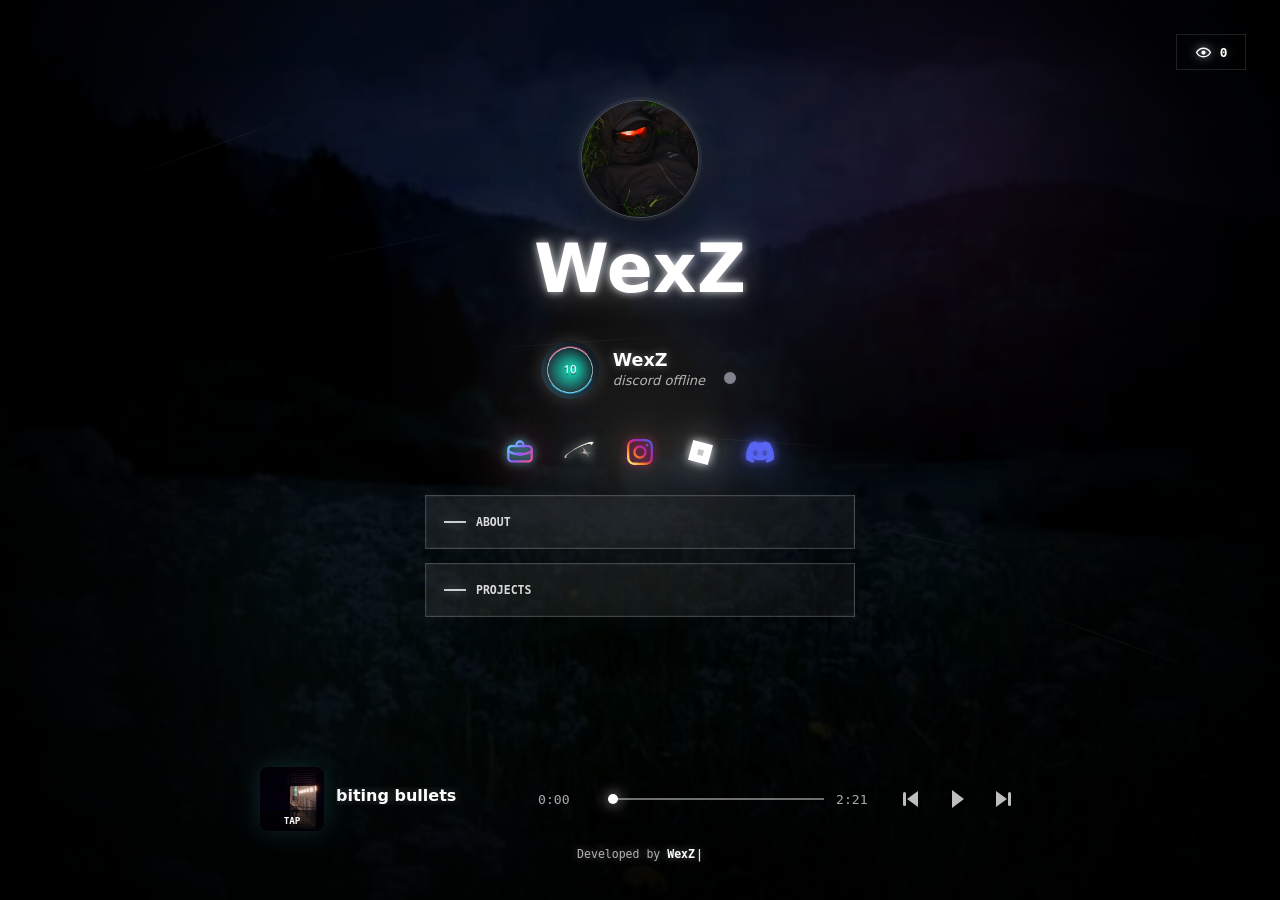
==== commit c9bfbafc: "Update linkpage music and visitor counter" ====
--- a/index.html
+++ b/index.html
@@ -3,12 +3,12 @@
   <head>
     <meta charset="utf-8" />
     <meta name="viewport" content="width=device-width, initial-scale=1" />
-    <title>WexZ Profile</title>
+    <title>WexZ</title>
     <meta
       name="description"
       content="A dark video-style profile page with social links and a single playable track."
     />
-    <link rel="icon" href="assets/favicon.png" />
+    <link rel="icon" href="assets/GORPCORE.jpg" />
     <link rel="stylesheet" href="style.css?v=14" />
   </head>
   <body>
@@ -25,7 +25,7 @@
       >
         <source src="assets/pinterest-background.mp4?v=1" type="video/mp4" />
       </video>
-      <audio class="audio" autoplay preload="auto" src="assets/do i clench my fists.mp3"></audio>
+      <audio class="audio" autoplay preload="auto" src="assets/ridgeclub biting bullets.mp3"></audio>
 
       <div class="cursor-light" aria-hidden="true"></div>
       <div class="video-dim" aria-hidden="true"></div>
@@ -43,7 +43,7 @@
 
       <div class="views" aria-label="Views">
         <img class="view-icon" src="assets/eye.svg" alt="" />
-        <strong class="view-count" data-start="36">36</strong>
+        <strong class="view-count" data-start="0">0</strong>
       </div>
 
       <section class="profile-stack" aria-label="WexZ link profile">
@@ -53,8 +53,6 @@
         </div>
 
         <h1 class="profile-name" data-text="WexZ">WexZ</h1>
-        <p class="profile-role">Shora hub , WexZ Studio [Owner]</p>
-
         <div class="presence-pill discord-presence" data-status="offline" aria-label="Discord status">
           <img class="presence-avatar" src="assets/avatar.png" alt="" />
           <div>
@@ -84,7 +82,7 @@
             <img class="social-icon shora-icon" src="assets/shora-hub.png?v=2" alt="" />
           </a>
           <a
-            href="https://www.instagram.com/wex.ag1?igsh=MWk4MWx1dmNxNnhubQ%3D%3D&utm_source=qr"
+            href="https://www.instagram.com/wex.ez_?stkn=MWk4MWx1dmNxNnhubQ%3D%3D&utm_source=qr"
             target="_blank"
             rel="noreferrer"
             title="Instagram"
@@ -113,14 +111,14 @@
         </nav>
 
         <div class="tab-actions" aria-label="Extra buttons">
-          <button class="long-tab" type="button">
+          <a class="long-tab" href="https://wexz.netlify.app/" target="_blank" rel="noopener noreferrer">
             <span class="tab-mark" aria-hidden="true"></span>
-            <span>Tab 01</span>
-          </button>
-          <button class="long-tab" type="button">
+            <span>About</span>
+          </a>
+          <a class="long-tab" href="https://wexz.netlify.app/projects" target="_blank" rel="noopener noreferrer">
             <span class="tab-mark" aria-hidden="true"></span>
-            <span>Tab 02</span>
-          </button>
+            <span>Projects</span>
+          </a>
         </div>
       </section>
 
@@ -132,7 +130,7 @@
         </button>
 
         <div class="track-info">
-          <strong>Do I Clench My Fists?</strong>
+          <strong> biting bullets </strong>
           <span></span>
         </div>
 
@@ -165,10 +163,11 @@
           </button>
         </div>
 
-        <div class="developer-credit">Developed by <strong>WexZ</strong></div>
+        <div class="developer-credit">Developed by <strong class="developer-name" data-text="WexZ" aria-label="WexZ">WexZ</strong></div>
       </section>
     </main>
 
-    <script src="script.js?v=9"></script>
+    <script src="supabase-config.js"></script>
+    <script src="script.js?v=10"></script>
   </body>
 </html>
--- a/style.css
+++ b/style.css
@@ -187,29 +187,7 @@
   position: relative;
   text-shadow:
     0 0 8px rgba(255, 255, 255, 0.82),
-    0 0 34px rgba(255, 255, 255, 0.42),
-    0 0 70px rgba(97, 231, 255, 0.22);
-}
-
-.profile-name::before,
-.profile-name::after {
-  color: #fff;
-  content: attr(data-text);
-  inset: 0;
-  opacity: 0;
-  position: absolute;
-}
-
-.profile-page[data-playing="true"] .profile-name::before {
-  animation: glitchOne 2.9s steps(2, end) infinite;
-  color: var(--cyan);
-  transform: translateX(-2px);
-}
-
-.profile-page[data-playing="true"] .profile-name::after {
-  animation: glitchTwo 3.4s steps(2, end) infinite;
-  color: var(--rose);
-  transform: translateX(2px);
+    0 0 34px rgba(255, 255, 255, 0.42);
 }
 
 .profile-role {
@@ -424,6 +402,7 @@
   justify-content: flex-start;
   letter-spacing: 0;
   padding: 0 18px;
+  text-decoration: none;
   text-transform: uppercase;
   transition: border-color 170ms ease, background 170ms ease, transform 170ms ease;
   width: 100%;
@@ -726,6 +705,18 @@
   font-weight: 900;
 }
 
+.developer-name {
+  display: inline-block;
+  min-width: 4ch;
+}
+
+.developer-name::after {
+  animation: developerCaret 780ms steps(1, end) infinite;
+  color: rgba(255, 255, 255, 0.9);
+  content: "|";
+  margin-left: 1px;
+}
+
 .sr-only {
   border: 0;
   clip: rect(0, 0, 0, 0);
@@ -797,6 +788,17 @@
   }
 }
 
+@keyframes developerCaret {
+  0%,
+  48% {
+    opacity: 1;
+  }
+  49%,
+  100% {
+    opacity: 0;
+  }
+}
+
 @media (max-width: 720px) {
   .profile-page {
     padding-bottom: 172px;
